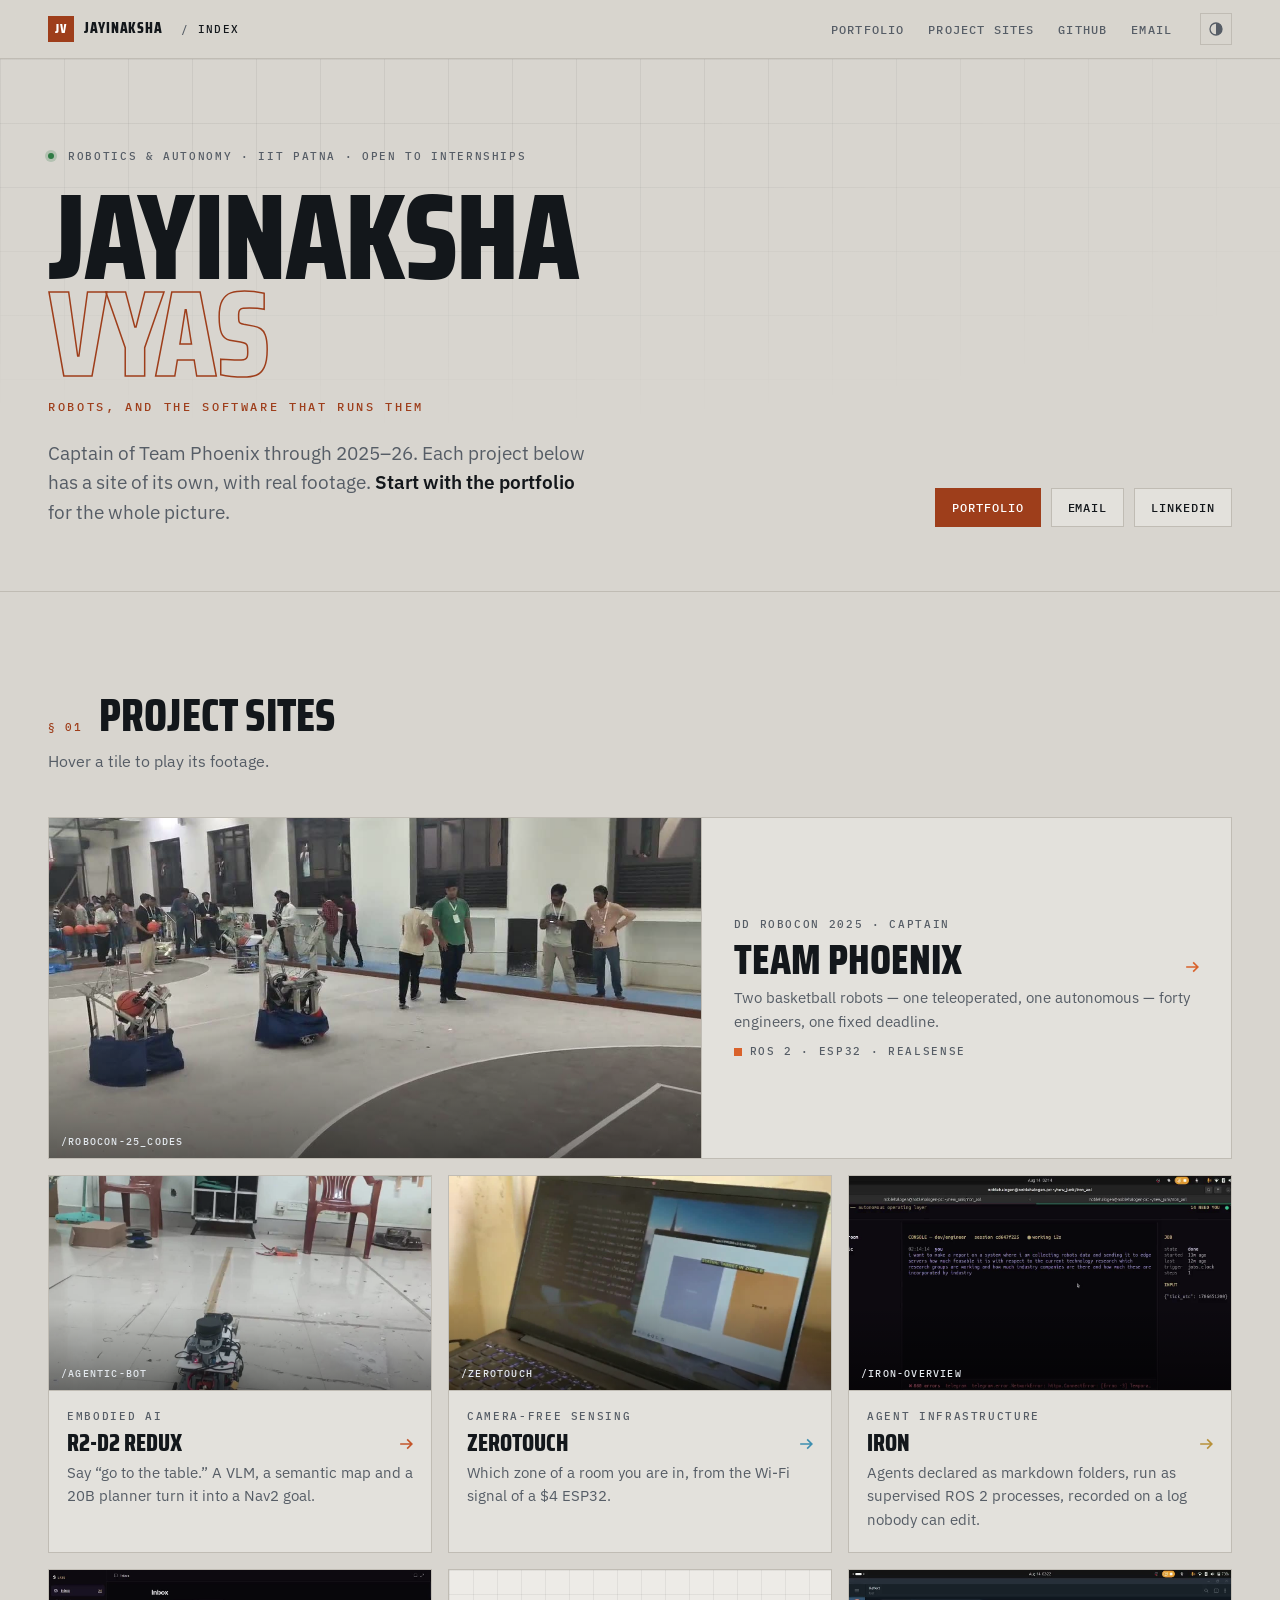
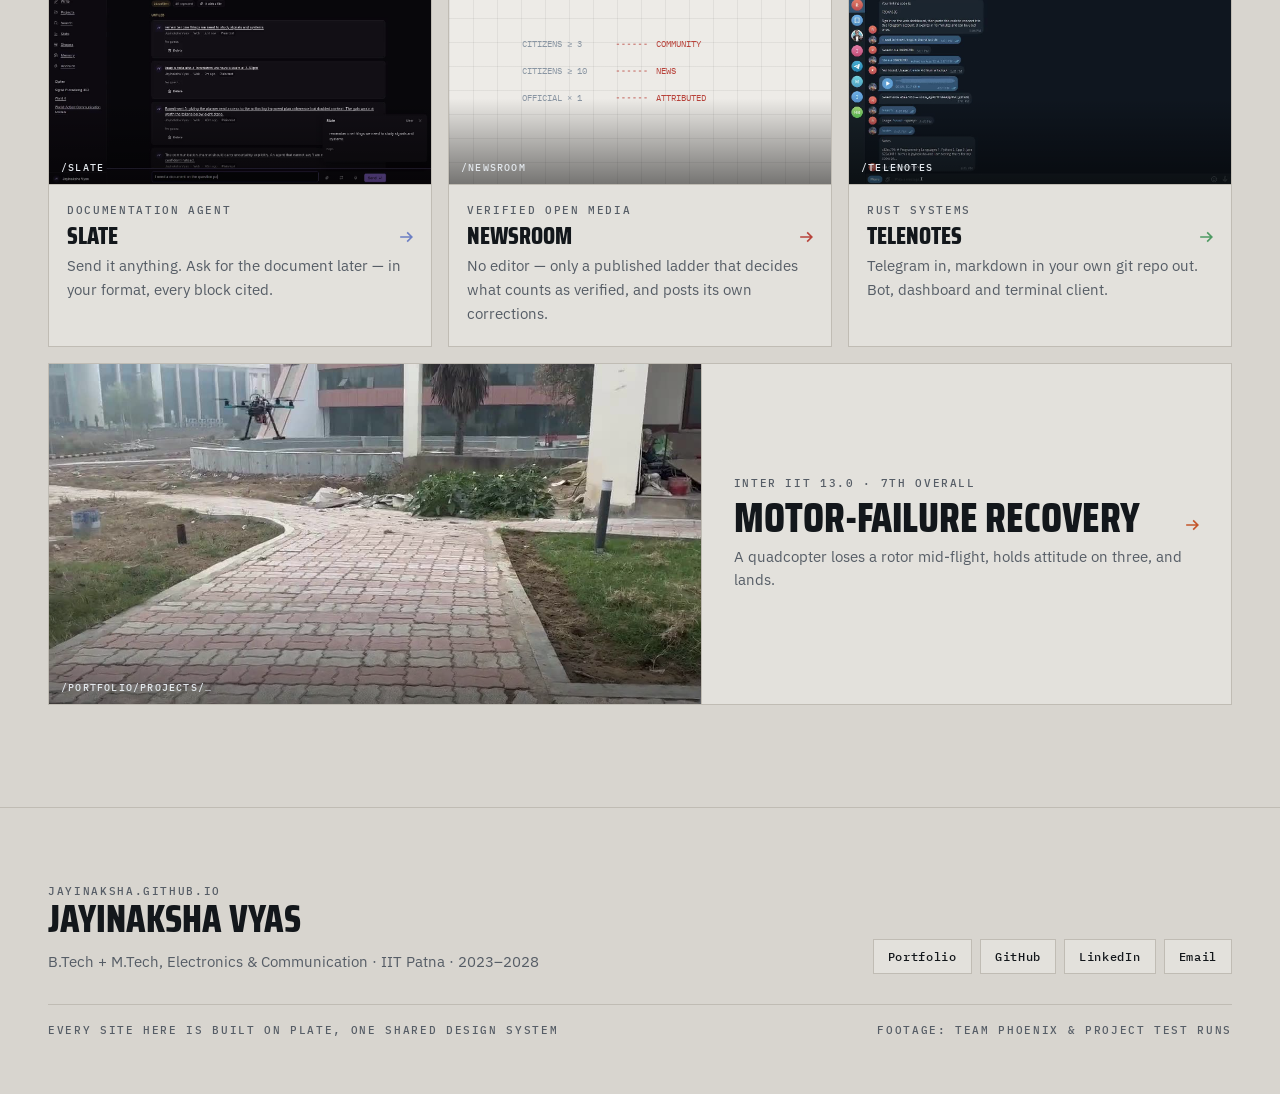
==== index.html @ 88436e9a "Front door for jayinaksha.github.io - / indexes every project site with footage that plays on hover " ====
<!doctype html>
<html lang="en">
<head>
<meta charset="utf-8">
<meta name="viewport" content="width=device-width,initial-scale=1">
<title>Jayinaksha Vyas — robots, and the software that runs them</title>
<meta name="description" content="Every project site by Jayinaksha Vyas, robotics and autonomy engineer at IIT Patna: Team Phoenix at DD Robocon 2025, R2-D2 Redux, ZeroTouch, Iron, telenotes, Slate and Newsroom — with real footage of each.">
<link rel="canonical" href="https://jayinaksha.github.io/">
<meta property="og:type" content="website">
<meta property="og:title" content="Jayinaksha Vyas — robots, and the software that runs them">
<meta property="og:description" content="Every project site in one place, each with real footage.">
<meta property="og:url" content="https://jayinaksha.github.io/">
<meta property="og:image" content="https://jayinaksha.github.io/assets/og.jpg">
<meta property="og:image:width" content="1200"><meta property="og:image:height" content="630">
<meta name="twitter:card" content="summary_large_image">
<meta name="theme-color" content="#0E1114">
<meta name="color-scheme" content="dark light">
<link rel="icon" href="assets/favicon.svg" type="image/svg+xml">
<link rel="stylesheet" href="assets/plate/plate.css">
<script>try{var t=localStorage.getItem("plate-theme");if(t)document.documentElement.dataset.theme=t}catch(e){}</script>
<script type="application/ld+json">
{"@context":"https://schema.org","@type":"Person","name":"Jayinaksha Vyas","url":"https://jayinaksha.github.io/","jobTitle":"Robotics & Autonomy Engineer","alumniOf":{"@type":"CollegeOrUniversity","name":"Indian Institute of Technology Patna"},"sameAs":["https://jayinaksha.github.io/portfolio/","https://github.com/Jayinaksha","https://www.linkedin.com/in/jayinaksha-vyas-974051283"]}
</script>
<style>
.hub-hero .wordmark{font-size:clamp(3rem,10vw,7.6rem)}
.tiles{display:grid;gap:16px;grid-template-columns:repeat(auto-fill,minmax(min(100%,340px),1fr))}
.tile{position:relative;display:flex;flex-direction:column;text-decoration:none;color:inherit;background:var(--plate);
  border:1px solid var(--edge);transition:border-color .2s,transform .3s var(--ease)}
.tile:hover,.tile:focus-visible{border-color:var(--tile,var(--accent));transform:translateY(-3px)}
.tile__media{position:relative;aspect-ratio:16/9;overflow:hidden;background:var(--plate2);border-bottom:1px solid var(--edge)}
.tile__media img,.tile__media video{position:absolute;inset:0;width:100%;height:100%;object-fit:cover;filter:saturate(.85)}
.tile__media video{opacity:0;transition:opacity .3s}
.tile.is-live .tile__media video{opacity:1}
.tile__media::after{content:"";position:absolute;inset:0;background:linear-gradient(0deg,rgba(0,0,0,.5),transparent 40%)}
.tile__path{position:absolute;left:12px;bottom:10px;z-index:1;font:500 .625rem var(--f-mono);letter-spacing:.12em;color:#E2E7EC;text-transform:uppercase}
.tile__body{padding:18px 18px 20px;display:grid;gap:6px}
.tile__t{font:800 1.5rem/1 var(--f-display);text-transform:uppercase;display:flex;justify-content:space-between;gap:10px;align-items:baseline}
.tile__t .arrow{color:var(--tile,var(--accent));width:14px;height:14px}
.tile__d{color:var(--steel);font-size:.92rem}
.tile__k{display:flex;gap:8px;align-items:center;margin-top:4px}
.tile__k i{width:8px;height:8px;background:var(--tile,var(--accent))}
.tile--lead{grid-column:1/-1}
@media (min-width:900px){
  .tile--lead{flex-direction:row}
  .tile--lead .tile__media{flex:1.4;aspect-ratio:auto;min-height:340px;border-bottom:0;border-right:1px solid var(--edge)}
  .tile--lead .tile__body{flex:1;align-content:center;padding:32px}
  .tile--lead .tile__t{font-size:2.6rem}
}
.tile__ph{position:absolute;inset:0;display:grid;place-items:center;
  background-image:linear-gradient(var(--grid) 1px,transparent 1px),linear-gradient(90deg,var(--grid) 1px,transparent 1px);background-size:24px 24px}
.tile__ph svg{width:62%;height:auto}
</style>
</head>
<body>
<a class="skip" href="#main">Skip to content</a>

<header class="bar">
  <div class="shell">
    <a class="bar__home" href="./" aria-label="jayinaksha.github.io — home">
      <span class="bar__mark" aria-hidden="true">JV</span><span class="bar__name">Jayinaksha</span>
    </a>
    <span class="bar__crumb">/ <b>index</b></span>
    <button class="bar__tool bar__menu" aria-controls="nav" aria-expanded="false" aria-label="Menu"><svg width="14" height="10" viewBox="0 0 14 10" aria-hidden="true"><path d="M0 1h14M0 5h14M0 9h14" stroke="currentColor" stroke-width="1.4"/></svg></button>
    <nav class="bar__nav" id="nav" aria-label="Primary">
      <a href="portfolio/">Portfolio</a><a href="#sites">Project sites</a><a href="https://github.com/Jayinaksha">GitHub</a><a href="mailto:jayinaksha_2302cm08@iitp.ac.in">Email</a>
    </nav>
    <button class="bar__tool" data-theme-toggle aria-label="Switch light or dark"><svg width="14" height="14" viewBox="0 0 14 14" aria-hidden="true"><circle cx="7" cy="7" r="6" fill="none" stroke="currentColor" stroke-width="1.3"/><path d="M7 1a6 6 0 0 1 0 12z" fill="currentColor"/></svg></button>
  </div>
</header>

<main id="main">
<section class="hero hub-hero" data-xhair>
  <div class="shell">
    <p class="eyebrow"><span class="dot dot--live" aria-hidden="true"></span><span class="lbl">Robotics &amp; autonomy · IIT Patna · open to internships</span></p>
    <h1 class="wordmark">Jayinaksha<span class="ghost">Vyas</span></h1>
    <p class="tagline">Robots, and the software that runs them</p>
    <div class="row-wrap mt-m" style="align-items:flex-end;justify-content:space-between;gap:24px">
      <p class="deck">Captain of Team Phoenix through 2025–26. Each project below has a site of its own, with real
        footage. <b>Start with the portfolio</b> for the whole picture.</p>
      <div class="btns">
        <a class="btn btn--solid" href="portfolio/">Portfolio</a>
        <a class="btn" href="mailto:jayinaksha_2302cm08@iitp.ac.in">Email</a>
        <a class="btn" href="https://www.linkedin.com/in/jayinaksha-vyas-974051283">LinkedIn</a>
      </div>
    </div>
  </div>
</section>

<section class="sect" id="sites">
  <div class="shell">
    <div class="head"><span class="lbl clause">§ 01</span><h2>Project sites</h2></div>
    <p class="head-sub muted">Hover a tile to play its footage.</p>
    <div class="tiles">
      <a class="tile tile--lead" href="Robocon-25_codes/" style="--tile:#D9622B">
        <div class="tile__media"><img src="assets/media/robocon-court.jpg" alt="Team Phoenix robots on the practice court" loading="eager"><video data-src="assets/media/robocon-court.mp4" muted loop playsinline preload="none"></video><span class="tile__path">/Robocon-25_codes</span></div>
        <div class="tile__body"><span class="lbl">DD Robocon 2025 · Captain</span><p class="tile__t">Team Phoenix <svg class="arrow" viewBox="0 0 12 12" aria-hidden="true"><path d="M1 6h10M7 2l4 4-4 4" fill="none" stroke="currentColor" stroke-width="1.4"/></svg></p><p class="tile__d">Two basketball robots — one teleoperated, one autonomous — forty engineers, one fixed deadline.</p><span class="tile__k"><i></i><span class="lbl">ROS 2 · ESP32 · RealSense</span></span></div>
      </a>
      <a class="tile" href="agentic-bot/" style="--tile:#C4552A">
        <div class="tile__media"><img src="assets/media/r2d2-drive.jpg" alt="R2-D2 Redux driving to a goal" loading="lazy"><video data-src="assets/media/r2d2-drive.mp4" muted loop playsinline preload="none"></video><span class="tile__path">/agentic-bot</span></div>
        <div class="tile__body"><span class="lbl">Embodied AI</span><p class="tile__t">R2-D2 Redux <svg class="arrow" viewBox="0 0 12 12" aria-hidden="true"><path d="M1 6h10M7 2l4 4-4 4" fill="none" stroke="currentColor" stroke-width="1.4"/></svg></p><p class="tile__d">Say “go to the table.” A VLM, a semantic map and a 20B planner turn it into a Nav2 goal.</p></div>
      </a>
      <a class="tile" href="zerotouch/" style="--tile:#3E8FB0">
        <div class="tile__media"><img src="assets/media/prism-live.jpg" alt="PRISM's live zone display" loading="lazy"><video data-src="assets/media/prism-live.mp4" muted loop playsinline preload="none"></video><span class="tile__path">/zerotouch</span></div>
        <div class="tile__body"><span class="lbl">Camera-free sensing</span><p class="tile__t">ZeroTouch <svg class="arrow" viewBox="0 0 12 12" aria-hidden="true"><path d="M1 6h10M7 2l4 4-4 4" fill="none" stroke="currentColor" stroke-width="1.4"/></svg></p><p class="tile__d">Which zone of a room you are in, from the Wi-Fi signal of a $4 ESP32.</p></div>
      </a>
      <a class="tile" href="iron-overview/" style="--tile:#B8913A">
        <div class="tile__media"><img src="assets/media/iron-run.jpg" alt="The Iron console running a job" loading="lazy"><video data-src="assets/media/iron-run.mp4" muted loop playsinline preload="none"></video><span class="tile__path">/iron-overview</span></div>
        <div class="tile__body"><span class="lbl">Agent infrastructure</span><p class="tile__t">Iron <svg class="arrow" viewBox="0 0 12 12" aria-hidden="true"><path d="M1 6h10M7 2l4 4-4 4" fill="none" stroke="currentColor" stroke-width="1.4"/></svg></p><p class="tile__d">Agents declared as markdown folders, run as supervised ROS 2 processes, recorded on a log nobody can edit.</p></div>
      </a>
      <a class="tile" href="slate/" style="--tile:#6C7FC4">
        <div class="tile__media"><img src="assets/media/slate-why.jpg" alt="The Slate inbox" loading="lazy"><video data-src="assets/media/slate-why.mp4" muted loop playsinline preload="none"></video><span class="tile__path">/slate</span></div>
        <div class="tile__body"><span class="lbl">Documentation agent</span><p class="tile__t">Slate <svg class="arrow" viewBox="0 0 12 12" aria-hidden="true"><path d="M1 6h10M7 2l4 4-4 4" fill="none" stroke="currentColor" stroke-width="1.4"/></svg></p><p class="tile__d">Send it anything. Ask for the document later — in your format, every block cited.</p></div>
      </a>
      <a class="tile" href="newsroom/" style="--tile:#B8433B">
        <div class="tile__media"><div class="tile__ph" aria-hidden="true"><svg viewBox="0 0 300 120"><g font-family="Plex Mono,monospace" font-size="11" fill="currentColor"><text x="0" y="22" fill="#8A96A3">CITIZENS ≥ 3</text><text x="170" y="22" fill="#B8433B">COMMUNITY</text><text x="0" y="56" fill="#8A96A3">CITIZENS ≥ 10</text><text x="170" y="56" fill="#B8433B">NEWS</text><text x="0" y="90" fill="#8A96A3">OFFICIAL × 1</text><text x="170" y="90" fill="#B8433B">ATTRIBUTED</text></g><path d="M120 18h40M120 52h40M120 86h40" stroke="#B8433B" stroke-dasharray="3 4"/></svg></div><span class="tile__path">/newsroom</span></div>
        <div class="tile__body"><span class="lbl">Verified open media</span><p class="tile__t">Newsroom <svg class="arrow" viewBox="0 0 12 12" aria-hidden="true"><path d="M1 6h10M7 2l4 4-4 4" fill="none" stroke="currentColor" stroke-width="1.4"/></svg></p><p class="tile__d">No editor — only a published ladder that decides what counts as verified, and posts its own corrections.</p></div>
      </a>
      <a class="tile" href="telenotes/" style="--tile:#4E9A63">
        <div class="tile__media"><img src="assets/media/telenotes-chat.jpg" alt="telenotes capturing from Telegram" loading="lazy"><video data-src="assets/media/telenotes-chat.mp4" muted loop playsinline preload="none"></video><span class="tile__path">/telenotes</span></div>
        <div class="tile__body"><span class="lbl">Rust systems</span><p class="tile__t">telenotes <svg class="arrow" viewBox="0 0 12 12" aria-hidden="true"><path d="M1 6h10M7 2l4 4-4 4" fill="none" stroke="currentColor" stroke-width="1.4"/></svg></p><p class="tile__d">Telegram in, markdown in your own git repo out. Bot, dashboard and terminal client.</p></div>
      </a>
      <a class="tile tile--lead" href="portfolio/projects/single-motor-failure/" style="--tile:#C4552A">
        <div class="tile__media"><img src="assets/media/smf-flight.jpg" alt="A quadcopter in a campus flight test" loading="lazy"><video data-src="assets/media/smf-flight.mp4" muted loop playsinline preload="none"></video><span class="tile__path">/portfolio/projects/…</span></div>
        <div class="tile__body"><span class="lbl">Inter IIT 13.0 · 7th overall</span><p class="tile__t">Motor-failure recovery <svg class="arrow" viewBox="0 0 12 12" aria-hidden="true"><path d="M1 6h10M7 2l4 4-4 4" fill="none" stroke="currentColor" stroke-width="1.4"/></svg></p><p class="tile__d">A quadcopter loses a rotor mid-flight, holds attitude on three, and lands.</p></div>
      </a>
    </div>
  </div>
</section>
</main>

<footer class="foot">
  <div class="shell">
    <div class="sig">
      <div><p class="lbl">jayinaksha.github.io</p><p class="sig__name">Jayinaksha Vyas</p><p class="muted mt-s" style="font-size:.92rem">B.Tech + M.Tech, Electronics &amp; Communication · IIT Patna · 2023–2028</p></div>
      <nav class="links" aria-label="Elsewhere">
        <a href="portfolio/">Portfolio</a><a href="https://github.com/Jayinaksha">GitHub</a><a href="https://www.linkedin.com/in/jayinaksha-vyas-974051283">LinkedIn</a><a href="mailto:jayinaksha_2302cm08@iitp.ac.in">Email</a>
      </nav>
    </div>
    <div class="fineprint"><span class="lbl">Every site here is built on Plate, one shared design system</span><span class="lbl">Footage: Team Phoenix &amp; project test runs</span></div>
  </div>
</footer>

<script src="assets/plate/plate.js" defer></script>
<script>
/* Tiles play their footage on hover or keyboard focus, and only then load it. */
(() => {
  if (matchMedia('(prefers-reduced-motion: reduce)').matches) return
  if (!matchMedia('(hover: hover)').matches) return
  document.querySelectorAll('.tile').forEach((tile) => {
    const v = tile.querySelector('video[data-src]')
    if (!v) return
    const on = () => {
      if (!v.src) v.src = v.dataset.src
      v.play().then(() => tile.classList.add('is-live')).catch(() => {})
    }
    const off = () => { v.pause(); tile.classList.remove('is-live') }
    tile.addEventListener('pointerenter', on)
    tile.addEventListener('focus', on)
    tile.addEventListener('pointerleave', off)
    tile.addEventListener('blur', off)
  })
})()
</script>
</body>
</html>
---- assets/plate/plate.css ----
/* ==========================================================================
   PLATE — the shared design system for jayinaksha.github.io
   --------------------------------------------------------------------------
   Grown out of the R2-D2 Redux page: machined plates on a drafting grid,
   condensed industrial display type, IBM Plex for reading, one hot accent.
   Every site under jayinaksha.github.io vendors this one file.

   Rules the system keeps:
   - Content is visible without JavaScript. Motion only ever adds.
   - Motion explains a mechanism (a packet on a wire, a frame of real footage),
     it never decorates.
   - prefers-reduced-motion turns every animation off.
   - Each project sets --accent; everything else stays shared.
   ========================================================================== */

/* ── Typefaces (SIL OFL 1.1 — see fonts/OFL-*.txt) ─────────────────────────────────── */
@font-face{font-family:"Saira Cond";src:url(fonts/SairaCond-600.woff2) format("woff2");font-weight:600;font-display:swap}
@font-face{font-family:"Saira Cond";src:url(fonts/SairaCond-800.woff2) format("woff2");font-weight:800;font-display:swap}
@font-face{font-family:"Plex Sans";src:url(fonts/PlexSans-100_700.woff2) format("woff2");font-weight:100 700;font-display:swap}
@font-face{font-family:"Plex Mono";src:url(fonts/PlexMono-400.woff2) format("woff2");font-weight:400;font-display:swap}
@font-face{font-family:"Plex Mono";src:url(fonts/PlexMono-500.woff2) format("woff2");font-weight:500;font-display:swap}

/* ── Tokens ──────────────────────────────────────────────────────────────── */
:root{
  /* ground → plate → plate2: three steps of machined surface */
  --ground:#0E1114; --plate:#14181D; --plate2:#1A2027;
  --edge:#262E37;   --edge-hi:#38424E;
  --steel:#8A96A3;  --chalk:#E2E7EC;
  --oxide:#C4552A;  --ember:#FF9A52; --sense:#7FA3B8; --ok:#7DBE8A;
  --grid:rgba(226,231,236,.045); --code-c:#66727F;
  --fastener:rgba(226,231,236,.16);
  --photo-op:.9;
  --shadow:0 1px 0 rgba(255,255,255,.028) inset, 0 18px 40px -28px rgba(0,0,0,.9);

  /* per-project accent — override on :root of each site */
  --accent:var(--oxide); --accent-hi:var(--ember);

  --f-display:"Saira Cond","Arial Narrow",sans-serif;
  --f-sans:"Plex Sans",system-ui,-apple-system,"Segoe UI",sans-serif;
  --f-mono:"Plex Mono",ui-monospace,SFMono-Regular,Menlo,monospace;

  --shell:1240px; --gutter:clamp(16px,3vw,28px);
  --sect:clamp(56px,8vw,112px);
  --ease:cubic-bezier(.2,.7,.2,1);
  color-scheme:dark;
}
@media (prefers-color-scheme:light){
  :root:not([data-theme="dark"]){
    --ground:#D8D5CF; --plate:#E3E1DC; --plate2:#EDEBE7;
    --edge:#C0BCB4;   --edge-hi:#A49E95;
    --steel:#565D66;  --chalk:#13171B;
    --oxide:#9E3E1B;  --ember:#BE5124; --sense:#3C5F76; --ok:#2F7A44;
    --grid:rgba(19,23,27,.06); --code-c:#7A7368;
    --fastener:rgba(19,23,27,.2); --photo-op:1;
    --shadow:0 1px 0 rgba(255,255,255,.5) inset, 0 14px 32px -26px rgba(0,0,0,.55);
    color-scheme:light;
  }
}
:root[data-theme="light"]{
  --ground:#D8D5CF; --plate:#E3E1DC; --plate2:#EDEBE7;
  --edge:#C0BCB4;   --edge-hi:#A49E95;
  --steel:#565D66;  --chalk:#13171B;
  --oxide:#9E3E1B;  --ember:#BE5124; --sense:#3C5F76; --ok:#2F7A44;
  --grid:rgba(19,23,27,.06); --code-c:#7A7368;
  --fastener:rgba(19,23,27,.2); --photo-op:1;
  --shadow:0 1px 0 rgba(255,255,255,.5) inset, 0 14px 32px -26px rgba(0,0,0,.55);
  color-scheme:light;
}

/* ── Base ────────────────────────────────────────────────────────────────── */
*,*::before,*::after{box-sizing:border-box}
html{-webkit-text-size-adjust:100%;scroll-padding-top:72px}
body{
  margin:0;background:var(--ground);color:var(--chalk);
  font-family:var(--f-sans);font-size:16px;line-height:1.62;
  -webkit-font-smoothing:antialiased;overflow-x:hidden;
}
img,video,svg{max-width:100%}
img,video{display:block}
a{color:inherit}
p{margin:0}
h1,h2,h3,h4{margin:0;text-wrap:balance}
ul,ol{margin:0;padding:0}
::selection{background:var(--accent);color:#fff}
:focus-visible{outline:2px solid var(--accent-hi);outline-offset:3px}
.sr-only{position:absolute;width:1px;height:1px;overflow:hidden;clip:rect(0 0 0 0);white-space:nowrap}
.skip{position:absolute;left:12px;top:-60px;z-index:100;background:var(--accent);color:#fff;
  padding:8px 14px;font:500 .8rem var(--f-mono);text-decoration:none}
.skip:focus{top:12px}

/* ── Type roles ──────────────────────────────────────────────────────────── */
.mono{font-family:var(--f-mono)}
.lbl{font:500 .6875rem/1.4 var(--f-mono);letter-spacing:.15em;text-transform:uppercase;color:var(--steel)}
.lbl--accent{color:var(--accent)}
.display{
  font-family:var(--f-display);font-weight:800;text-transform:uppercase;
  line-height:.86;letter-spacing:-.01em;
}
.wordmark{font-family:var(--f-display);font-weight:800;text-transform:uppercase;
  font-size:clamp(3.4rem,12vw,9rem);line-height:.8;letter-spacing:-.015em}
.wordmark .ghost{display:block;color:transparent;-webkit-text-stroke:1.5px var(--accent);paint-order:stroke fill}
h2,.h2{font-family:var(--f-display);font-weight:800;text-transform:uppercase;
  font-size:clamp(1.85rem,4.2vw,2.85rem);line-height:.95;letter-spacing:.005em}
h3,.h3{font-size:1.0625rem;font-weight:600;line-height:1.35}
.deck{font-size:clamp(1.04rem,1.5vw,1.2rem);line-height:1.55;color:var(--steel);max-width:50ch}
.deck b,.deck strong{color:var(--chalk);font-weight:600}
.prose{max-width:64ch;color:var(--steel)}
.prose p+p{margin-top:1em}
.prose strong,.prose b{color:var(--chalk);font-weight:600}
.muted{color:var(--steel)}
.accent{color:var(--accent)}

/* ── Frame ───────────────────────────────────────────────────────────────── */
.shell{max-width:var(--shell);margin:0 auto;padding:0 var(--gutter)}
.sect{padding:var(--sect) 0;border-bottom:1px solid var(--edge)}
.sect:last-of-type{border-bottom:0}
.head{display:flex;gap:16px;align-items:baseline;margin-bottom:12px}
.head .clause{color:var(--accent);flex:none}
.head-sub{margin-bottom:clamp(26px,3.5vw,42px);max-width:60ch}
.grid-bg{
  background-image:linear-gradient(var(--grid) 1px,transparent 1px),
                   linear-gradient(90deg,var(--grid) 1px,transparent 1px);
  background-size:64px 64px;
}

/* ── Top bar (every site) ────────────────────────────────────────────────── */
.bar{
  position:sticky;top:0;z-index:50;background:color-mix(in srgb,var(--ground) 86%,transparent);
  backdrop-filter:saturate(1.2) blur(10px);-webkit-backdrop-filter:saturate(1.2) blur(10px);
  border-bottom:1px solid var(--edge);
}
.bar .shell{display:flex;align-items:center;gap:18px;height:58px}
.bar__home{display:inline-flex;align-items:center;gap:10px;text-decoration:none;flex:none}
.bar__mark{width:26px;height:26px;display:grid;place-items:center;background:var(--accent);
  color:#fff;font:800 .82rem/1 var(--f-display);letter-spacing:.04em}
.bar__name{font:800 .95rem/1 var(--f-display);text-transform:uppercase;letter-spacing:.06em}
.bar__crumb{font:500 .6875rem var(--f-mono);letter-spacing:.12em;text-transform:uppercase;
  color:var(--steel);white-space:nowrap;overflow:hidden;text-overflow:ellipsis}
.bar__crumb b{color:var(--chalk);font-weight:500}
.bar__nav{margin-left:auto;display:flex;align-items:center;gap:4px}
.bar__nav a{font:500 .72rem var(--f-mono);letter-spacing:.1em;text-transform:uppercase;
  text-decoration:none;color:var(--steel);padding:8px 10px;transition:color .18s}
.bar__nav a:hover,.bar__nav a[aria-current="page"]{color:var(--chalk)}
.bar__nav a[aria-current="page"]{box-shadow:inset 0 -2px 0 var(--accent)}
.bar__tool{background:none;border:1px solid var(--edge);color:var(--steel);width:32px;height:32px;
  display:grid;place-items:center;cursor:pointer;flex:none}
.bar__tool:hover{color:var(--chalk);border-color:var(--edge-hi)}
.bar__menu{display:none}
@media (max-width:760px){
  .bar__menu{display:grid;margin-left:auto}
  .bar__nav{display:none;position:absolute;top:58px;left:0;right:0;flex-direction:column;
    align-items:stretch;background:var(--ground);border-bottom:1px solid var(--edge);padding:8px var(--gutter) 14px}
  .bar__nav.is-open{display:flex}
  .bar__nav a{padding:12px 0;border-bottom:1px dashed var(--edge)}
  .bar__crumb{display:none}
}

/* ── Hero ────────────────────────────────────────────────────────────────── */
.hero{position:relative;padding:clamp(44px,7vw,92px) 0 clamp(40px,5vw,68px);
  border-bottom:1px solid var(--edge);overflow:hidden}
.hero::before{content:"";position:absolute;inset:0;pointer-events:none;
  background-image:linear-gradient(var(--grid) 1px,transparent 1px),
                   linear-gradient(90deg,var(--grid) 1px,transparent 1px);
  background-size:64px 64px;
  -webkit-mask-image:radial-gradient(120% 90% at 30% 0%,#000 20%,transparent 78%);
          mask-image:radial-gradient(120% 90% at 30% 0%,#000 20%,transparent 78%)}
.hero>*{position:relative}
.eyebrow{display:flex;flex-wrap:wrap;gap:12px 14px;align-items:center;margin-bottom:24px}
.eyebrow>.dot:first-child+.lbl:last-child{flex:1 1 0;min-width:0}
.dot{width:6px;height:6px;background:var(--accent-hi);border-radius:50%;flex:none;
  box-shadow:0 0 0 3px color-mix(in srgb,var(--accent-hi) 22%,transparent)}
.dot--live{background:var(--ok);box-shadow:0 0 0 3px color-mix(in srgb,var(--ok) 22%,transparent)}
.tagline{font:500 .75rem var(--f-mono);letter-spacing:.22em;text-transform:uppercase;color:var(--accent);margin-top:16px}
.hero-grid{display:grid;grid-template-columns:1fr;gap:clamp(28px,4vw,52px);margin-top:clamp(30px,4.5vw,52px);align-items:start}
.hero-grid>*{min-width:0}
@media (min-width:920px){.hero-grid{grid-template-columns:minmax(0,1fr) minmax(0,1.05fr)}}

/* crosshair readout (plate.js adds it on fine pointers) */
.xhair{position:absolute;inset:0;pointer-events:none;opacity:0;transition:opacity .3s}
.hero:hover .xhair{opacity:1}
.xhair i{position:absolute;background:color-mix(in srgb,var(--accent) 45%,transparent)}
.xhair .xh{left:0;right:0;height:1px}
.xhair .xv{top:0;bottom:0;width:1px}
.xhair .xr{position:absolute;font:500 .625rem var(--f-mono);letter-spacing:.1em;color:var(--accent);
  background:color-mix(in srgb,var(--ground) 80%,transparent);padding:2px 5px;white-space:nowrap}

/* ── Machined plate ──────────────────────────────────────────────────────── */
.plate{position:relative;background:var(--plate);border:1px solid var(--edge);box-shadow:var(--shadow);
  background-image:
    radial-gradient(2px 2px at 9px 9px,var(--fastener) 50%,transparent 51%),
    radial-gradient(2px 2px at calc(100% - 9px) 9px,var(--fastener) 50%,transparent 51%),
    radial-gradient(2px 2px at 9px calc(100% - 9px),var(--fastener) 50%,transparent 51%),
    radial-gradient(2px 2px at calc(100% - 9px) calc(100% - 9px),var(--fastener) 50%,transparent 51%);
  background-repeat:no-repeat}

/* ── Spec strip (the only "numbers" component — max 4 cells) ─────────────── */
.spec{display:grid;grid-template-columns:repeat(2,1fr);gap:1px;background:var(--edge);border:1px solid var(--edge)}
@media (min-width:560px){.spec{grid-template-columns:repeat(var(--cols,4),1fr)}}
.spec>div{background:var(--plate);padding:14px 14px 12px;min-width:0}
.spec .n{font:800 1.75rem/1 var(--f-display);display:block;font-variant-numeric:tabular-nums}
.spec .k{margin-top:7px;display:block}

/* ── Buttons & links ─────────────────────────────────────────────────────── */
.btns{display:flex;flex-wrap:wrap;gap:10px}
.btn{display:inline-flex;align-items:center;gap:8px;font:500 .75rem var(--f-mono);letter-spacing:.08em;
  text-transform:uppercase;text-decoration:none;border:1px solid var(--edge);padding:11px 16px;
  background:var(--plate);color:var(--chalk);transition:border-color .18s,color .18s,background .18s,transform .18s var(--ease)}
.btn:hover{border-color:var(--accent-hi);color:var(--accent-hi);background:var(--plate2)}
.btn:active{transform:translateY(1px)}
.btn--solid{background:var(--accent);border-color:var(--accent);color:#fff}
.btn--solid:hover{background:var(--accent-hi);border-color:var(--accent-hi);color:#fff}
.arrow{display:inline-block;width:.9em;height:.9em;flex:none}
.link{font:500 .75rem var(--f-mono);letter-spacing:.08em;text-transform:uppercase;color:var(--accent);
  text-decoration:none;border-bottom:1px solid color-mix(in srgb,var(--accent) 40%,transparent)}
.link:hover{border-color:var(--accent)}
.tags{display:flex;flex-wrap:wrap;gap:6px;list-style:none}
.tags li{font:400 .6875rem var(--f-mono);color:var(--steel);border:1px solid var(--edge);padding:3px 8px;background:var(--ground)}
.status{display:inline-flex;align-items:center;gap:7px;font:500 .625rem var(--f-mono);letter-spacing:.14em;text-transform:uppercase;color:var(--steel)}

/* ── Reel: real footage, framed like a camera feed ───────────────────────── */
.reel{position:relative;aspect-ratio:16/9;overflow:hidden;background:var(--plate2);border:1px solid var(--edge-hi);isolation:isolate}
.reel video,.reel img{width:100%;height:100%;object-fit:cover;opacity:var(--photo-op);filter:contrast(1.05) saturate(.9)}
.reel::after{content:"";position:absolute;inset:0;pointer-events:none;z-index:1;
  background:linear-gradient(0deg,color-mix(in srgb,#000 55%,transparent),transparent 34%)}
.reel__corners{position:absolute;inset:10px;z-index:2;pointer-events:none;
  background:
    linear-gradient(var(--chalk),var(--chalk)) left top/14px 1px no-repeat,
    linear-gradient(var(--chalk),var(--chalk)) left top/1px 14px no-repeat,
    linear-gradient(var(--chalk),var(--chalk)) right top/14px 1px no-repeat,
    linear-gradient(var(--chalk),var(--chalk)) right top/1px 14px no-repeat,
    linear-gradient(var(--chalk),var(--chalk)) left bottom/14px 1px no-repeat,
    linear-gradient(var(--chalk),var(--chalk)) left bottom/1px 14px no-repeat,
    linear-gradient(var(--chalk),var(--chalk)) right bottom/14px 1px no-repeat,
    linear-gradient(var(--chalk),var(--chalk)) right bottom/1px 14px no-repeat;opacity:.7}
.reel__hud{position:absolute;left:16px;right:16px;bottom:14px;z-index:2;display:flex;justify-content:space-between;
  gap:10px;font:500 .625rem var(--f-mono);letter-spacing:.14em;text-transform:uppercase;color:#E2E7EC}
.reel__rec{display:inline-flex;align-items:center;gap:7px}
.reel__rec::before{content:"";width:6px;height:6px;border-radius:50%;background:#E5484D}
.reel.is-playing .reel__rec::before{animation:blink 1.2s steps(2,start) infinite}
.reel__toggle{position:absolute;top:14px;right:14px;z-index:3;width:30px;height:30px;display:grid;place-items:center;
  background:color-mix(in srgb,#000 45%,transparent);border:1px solid rgba(255,255,255,.25);color:#fff;cursor:pointer;opacity:0;transition:opacity .2s}
.reel:hover .reel__toggle,.reel__toggle:focus-visible{opacity:1}
@media (hover:none){.reel__toggle{opacity:1}}
.reel--tall{aspect-ratio:4/5}
.reel--wide{aspect-ratio:21/9}
@keyframes blink{to{visibility:hidden}}
.figcap{margin-top:10px;display:flex;justify-content:space-between;gap:12px;flex-wrap:wrap}

/* callout pins over a reel or photo */
.pins{position:absolute;inset:0;z-index:2;pointer-events:none}
.pin{position:absolute;transform:translate(-50%,-50%)}
.pin::before{content:"";display:block;width:9px;height:9px;border:1px solid var(--accent-hi);border-radius:50%;
  background:radial-gradient(circle,var(--accent-hi) 0 2px,transparent 3px)}
.pin span{position:absolute;left:14px;top:50%;transform:translateY(-50%);font:500 .625rem var(--f-mono);letter-spacing:.11em;
  text-transform:uppercase;color:#E2E7EC;white-space:nowrap;background:rgba(14,17,20,.72);padding:2px 6px;border-left:1px solid var(--accent-hi)}
.pin--l span{left:auto;right:14px;border-left:0;border-right:1px solid var(--accent-hi)}

/* ── Work index rows (portfolio + root) ──────────────────────────────────── */
.rows{border-top:1px solid var(--edge);list-style:none}
.row{position:relative;display:grid;grid-template-columns:52px minmax(0,1fr);gap:0 18px;padding:22px 0;
  border-bottom:1px solid var(--edge);text-decoration:none;color:inherit}
@media (min-width:860px){.row{grid-template-columns:56px minmax(0,1.1fr) minmax(0,1fr) 220px;align-items:center}}
.row__n{font:500 .75rem var(--f-mono);color:var(--accent);padding-top:6px}
.row__t{font:800 clamp(1.5rem,3vw,2.3rem)/.95 var(--f-display);text-transform:uppercase;transition:color .2s}
.row__d{color:var(--steel);font-size:.95rem;grid-column:2}
.row__m{grid-column:2;margin-top:10px}
@media (min-width:860px){.row__d,.row__m{grid-column:auto;margin-top:0}}
.row__thumb{position:absolute;right:240px;top:50%;width:260px;aspect-ratio:16/9;transform:translateY(-50%) scale(.96);
  opacity:0;pointer-events:none;transition:opacity .25s,transform .35s var(--ease);border:1px solid var(--edge-hi);z-index:3;overflow:hidden}
.row__thumb img,.row__thumb video{width:100%;height:100%;object-fit:cover}
@media (hover:hover) and (min-width:1100px){
  .row:hover .row__thumb,.row:focus-visible .row__thumb{opacity:1;transform:translateY(-50%) scale(1)}
}
.row:hover .row__t{color:var(--accent-hi)}

/* ── Cards / notes / gallery ─────────────────────────────────────────────── */
.cards{display:grid;gap:16px;grid-template-columns:repeat(auto-fit,minmax(min(100%,250px),1fr))}
.cards>*{min-width:0}
.card{padding:22px 20px 20px;text-decoration:none;color:inherit;display:block}
.card h3{margin:10px 0 6px}
.card p{font-size:.9rem;color:var(--steel);line-height:1.55}
a.card{transition:border-color .2s,transform .25s var(--ease)}
a.card:hover{border-color:var(--edge-hi);transform:translateY(-2px)}
.card__media{margin:-22px -20px 16px;aspect-ratio:16/9;overflow:hidden;border-bottom:1px solid var(--edge)}
.card__media img,.card__media video{width:100%;height:100%;object-fit:cover;filter:saturate(.85)}
.kv{margin-top:14px;padding-top:12px;border-top:1px dashed var(--edge);display:grid;gap:5px}
.kv div{display:flex;justify-content:space-between;gap:12px;font:400 .6875rem var(--f-mono);color:var(--steel)}
.kv b{color:var(--chalk);font-weight:400;text-align:right;overflow-wrap:anywhere}
.notes{display:grid;gap:1px;background:var(--edge);border:1px solid var(--edge);box-shadow:var(--shadow)}
@media (min-width:760px){.notes{grid-template-columns:1fr 1fr}}
.notes--3{}
@media (min-width:980px){.notes--3{grid-template-columns:repeat(3,1fr)}}
.note{background:var(--plate);padding:22px 22px 20px;min-width:0}
.note .lbl{display:block;margin-bottom:10px;color:var(--accent)}
.note h3{margin-bottom:6px}
.note p{font-size:.9rem;color:var(--steel);line-height:1.58}
.gallery{display:grid;gap:16px;grid-template-columns:repeat(auto-fit,minmax(min(100%,250px),1fr))}
.shot{border:1px solid var(--edge);background:var(--plate);padding:8px;margin:0}
.shot img,.shot video{width:100%;aspect-ratio:4/3;object-fit:cover;filter:contrast(1.04) saturate(.85)}
.shot figcaption{padding:10px 4px 3px;font-size:.82rem;color:var(--steel);line-height:1.5}
.shot figcaption b{display:block;color:var(--chalk);font-weight:600;font-size:.8125rem;margin-bottom:2px}
.duo{display:grid;gap:22px;grid-template-columns:1fr}
.duo>*{min-width:0}
@media (min-width:900px){.duo{grid-template-columns:1fr 1fr;gap:28px}.duo--wide{grid-template-columns:1.2fr 1fr}}

/* ── Trace (ordered pipeline) ────────────────────────────────────────────── */
.trace{border:1px solid var(--edge);box-shadow:var(--shadow);background:var(--plate);list-style:none}
.step{display:grid;grid-template-columns:56px 1fr;border-bottom:1px solid var(--edge)}
.step:last-child{border-bottom:0}
.step .num{display:flex;justify-content:center;padding:17px 0;border-right:1px solid var(--edge);background:var(--plate2);
  font:400 .75rem var(--f-mono);color:var(--accent)}
.step .body{padding:16px 20px;min-width:0}
.step h3{margin-bottom:4px}
.step p{font-size:.9rem;color:var(--steel)}
.wire{display:inline-block;margin-top:8px;font:400 .6875rem var(--f-mono);color:var(--sense);border:1px solid var(--edge);
  padding:2px 8px;background:var(--ground);max-width:100%;overflow-wrap:anywhere}

/* ── Schematic ───────────────────────────────────────────────────────────── */
.scope{overflow-x:auto;border:1px solid var(--edge);background:var(--plate);box-shadow:var(--shadow);padding:8px;
  background-image:linear-gradient(var(--grid) 1px,transparent 1px),linear-gradient(90deg,var(--grid) 1px,transparent 1px);
  background-size:24px 24px}
.scope svg{display:block;width:100%;height:auto}
.scope--min svg{min-width:720px}
.sch-box{fill:var(--plate2);stroke:var(--edge-hi);stroke-width:1}
.sch-box--hot{stroke:var(--accent)}
.sch-t{font:800 14px var(--f-display);fill:var(--chalk);text-transform:uppercase;letter-spacing:.4px}
.sch-f{font:400 9.5px var(--f-mono);fill:var(--steel)}
.sch-w{stroke:var(--sense);stroke-width:1.4;fill:none}
.sch-w--hot{stroke:var(--accent)}
.sch-pkt{fill:var(--accent-hi)}
.legend{display:flex;flex-wrap:wrap;gap:8px 22px;margin-top:14px;align-items:center}
.legend span{display:inline-flex;align-items:center;gap:7px}
.legend i{width:16px;height:2px;display:inline-block}

/* ── Code & terminal ─────────────────────────────────────────────────────── */
pre,.term{margin:0;overflow-x:auto;background:var(--ground);border:1px solid var(--edge);padding:16px 18px;
  font:400 .78rem/1.7 var(--f-mono);color:var(--steel);box-shadow:var(--shadow)}
pre .k,.term .k{color:var(--sense)} pre .s,.term .s{color:var(--accent-hi)}
pre .n,.term .n{color:var(--chalk)} pre .c,.term .c{color:var(--code-c)} .term .ok{color:var(--ok)}
.codehead{display:flex;justify-content:space-between;align-items:center;gap:12px;border:1px solid var(--edge);
  border-bottom:0;background:var(--plate2);padding:8px 14px}
.codehead+pre,.codehead+.term{border-top:0}
.term .ln{display:block;white-space:pre-wrap;overflow-wrap:anywhere}
.term .cur{display:inline-block;width:.55em;height:1em;background:var(--accent-hi);vertical-align:-2px;animation:blink 1s steps(2,start) infinite}

/* ── Details (long-form folded away) ─────────────────────────────────────── */
details.more{border:1px solid var(--edge);background:var(--plate)}
details.more>summary{cursor:pointer;list-style:none;padding:14px 18px;display:flex;justify-content:space-between;
  align-items:center;gap:12px;font:500 .75rem var(--f-mono);letter-spacing:.1em;text-transform:uppercase;color:var(--chalk)}
details.more>summary::-webkit-details-marker{display:none}
details.more>summary::after{content:"+";font:400 1.1rem var(--f-mono);color:var(--accent);transition:transform .2s}
details.more[open]>summary::after{transform:rotate(45deg)}
details.more>.more__body{padding:4px 18px 20px;border-top:1px dashed var(--edge)}
details.more>.more__body>*+*{margin-top:1em}

/* ── Footer signature ────────────────────────────────────────────────────── */
.foot{padding:clamp(46px,6vw,76px) 0 56px;border-top:1px solid var(--edge)}
.sig{display:flex;flex-wrap:wrap;gap:24px;justify-content:space-between;align-items:flex-end}
.sig__name{font:800 clamp(1.7rem,4vw,2.4rem)/1 var(--f-display);text-transform:uppercase}
.links{display:flex;flex-wrap:wrap;gap:8px}
.links a{font:500 .72rem var(--f-mono);letter-spacing:.06em;text-decoration:none;border:1px solid var(--edge);
  padding:9px 14px;background:var(--plate);color:var(--chalk);transition:border-color .18s,color .18s}
.links a:hover{border-color:var(--accent-hi);color:var(--accent-hi)}
.fineprint{margin-top:30px;padding-top:18px;border-top:1px solid var(--edge);display:flex;flex-wrap:wrap;gap:12px;justify-content:space-between}
.sister{display:flex;flex-wrap:wrap;gap:6px 16px;margin-top:22px}
.sister a{font:500 .6875rem var(--f-mono);letter-spacing:.08em;text-transform:uppercase;color:var(--steel);text-decoration:none}
.sister a:hover{color:var(--accent-hi)}

/* ── Motion ──────────────────────────────────────────────────────────────────
   Scroll-driven, CSS only. Browsers without view timelines simply show the
   content; nothing is ever fully hidden, so a crawler, a link preview or a
   slow phone never sees a blank section.                                      */
@media (prefers-reduced-motion:no-preference){
  @supports (animation-timeline:view()){
    .rise{animation:rise linear both;animation-timeline:view();animation-range:entry 0% entry 55%}
    .rise-kids>*{animation:rise linear both;animation-timeline:view();animation-range:entry 0% entry 70%}
    .draw path,.draw line,.draw polyline{stroke-dasharray:var(--len,600);animation:draw linear both;
      animation-timeline:view();animation-range:entry 10% cover 45%}
    .wipe{animation:wipe linear both;animation-timeline:view();animation-range:entry 0% entry 80%}
  }
  .pins .pin{animation:pin .5s var(--ease) both;animation-delay:calc(var(--i,0) * 140ms + 300ms)}
  .sch-pkt{offset-rotate:0deg;animation:travel var(--dur,3.2s) linear infinite;animation-delay:var(--delay,0s)}
  .hero .wordmark .ghost{animation:stroke-in 1.4s var(--ease) both .15s}
}
@keyframes rise{from{opacity:.3;translate:0 22px}to{opacity:1;translate:0 0}}
@keyframes draw{from{stroke-dashoffset:var(--len,600)}to{stroke-dashoffset:0}}
@keyframes wipe{from{clip-path:inset(0 100% 0 0)}to{clip-path:inset(0 0 0 0)}}
@keyframes pin{from{opacity:0;scale:.6}to{opacity:1;scale:1}}
@keyframes travel{from{offset-distance:0%}to{offset-distance:100%}}
@keyframes stroke-in{from{-webkit-text-stroke-color:transparent;letter-spacing:.04em}to{letter-spacing:-.015em}}
@media (prefers-reduced-motion:reduce){
  *,*::before,*::after{animation:none!important;transition:none!important;scroll-behavior:auto!important}
  .sch-pkt{display:none}
}

/* ── Utilities ───────────────────────────────────────────────────────────── */
.stack>*+*{margin-top:var(--gap,16px)}
.row-wrap{display:flex;flex-wrap:wrap;gap:10px 16px;align-items:center}
.mt-s{margin-top:12px}.mt-m{margin-top:24px}.mt-l{margin-top:40px}
.hr{border:0;border-top:1px dashed var(--edge);margin:24px 0}
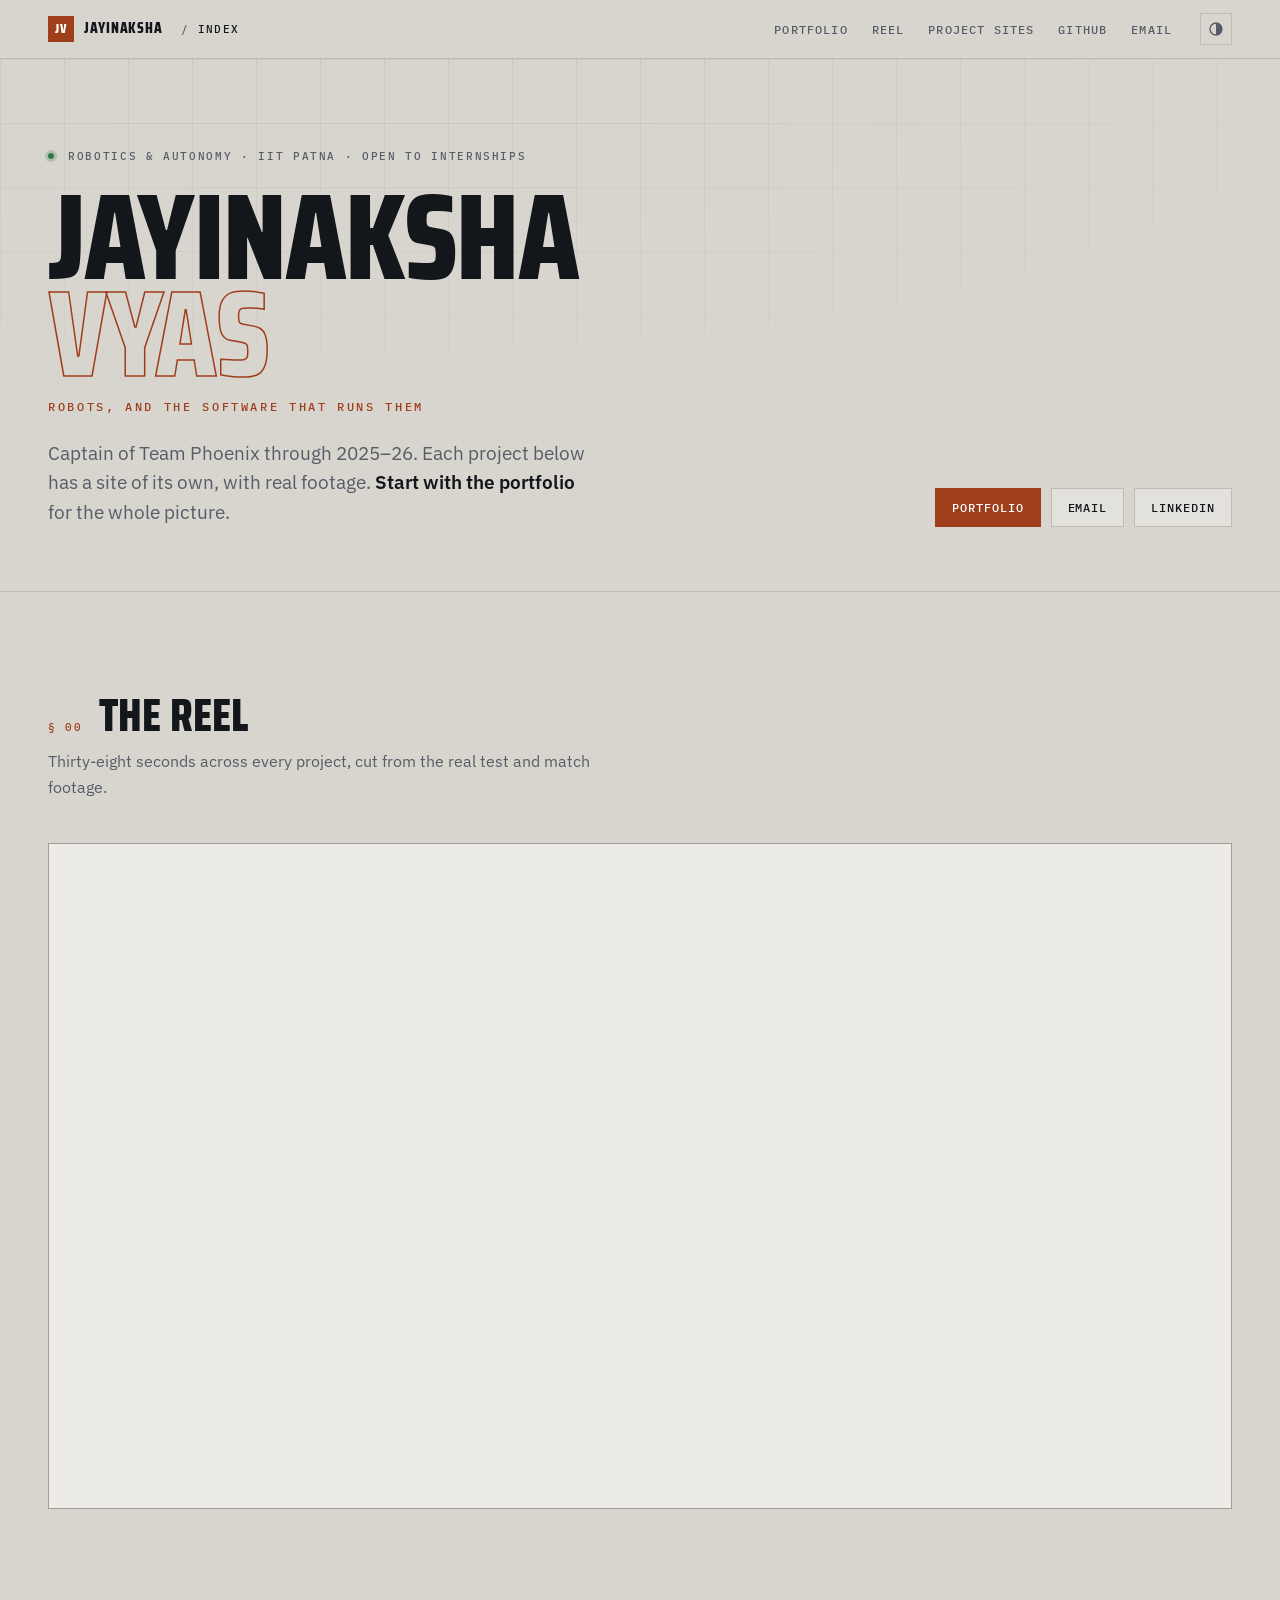
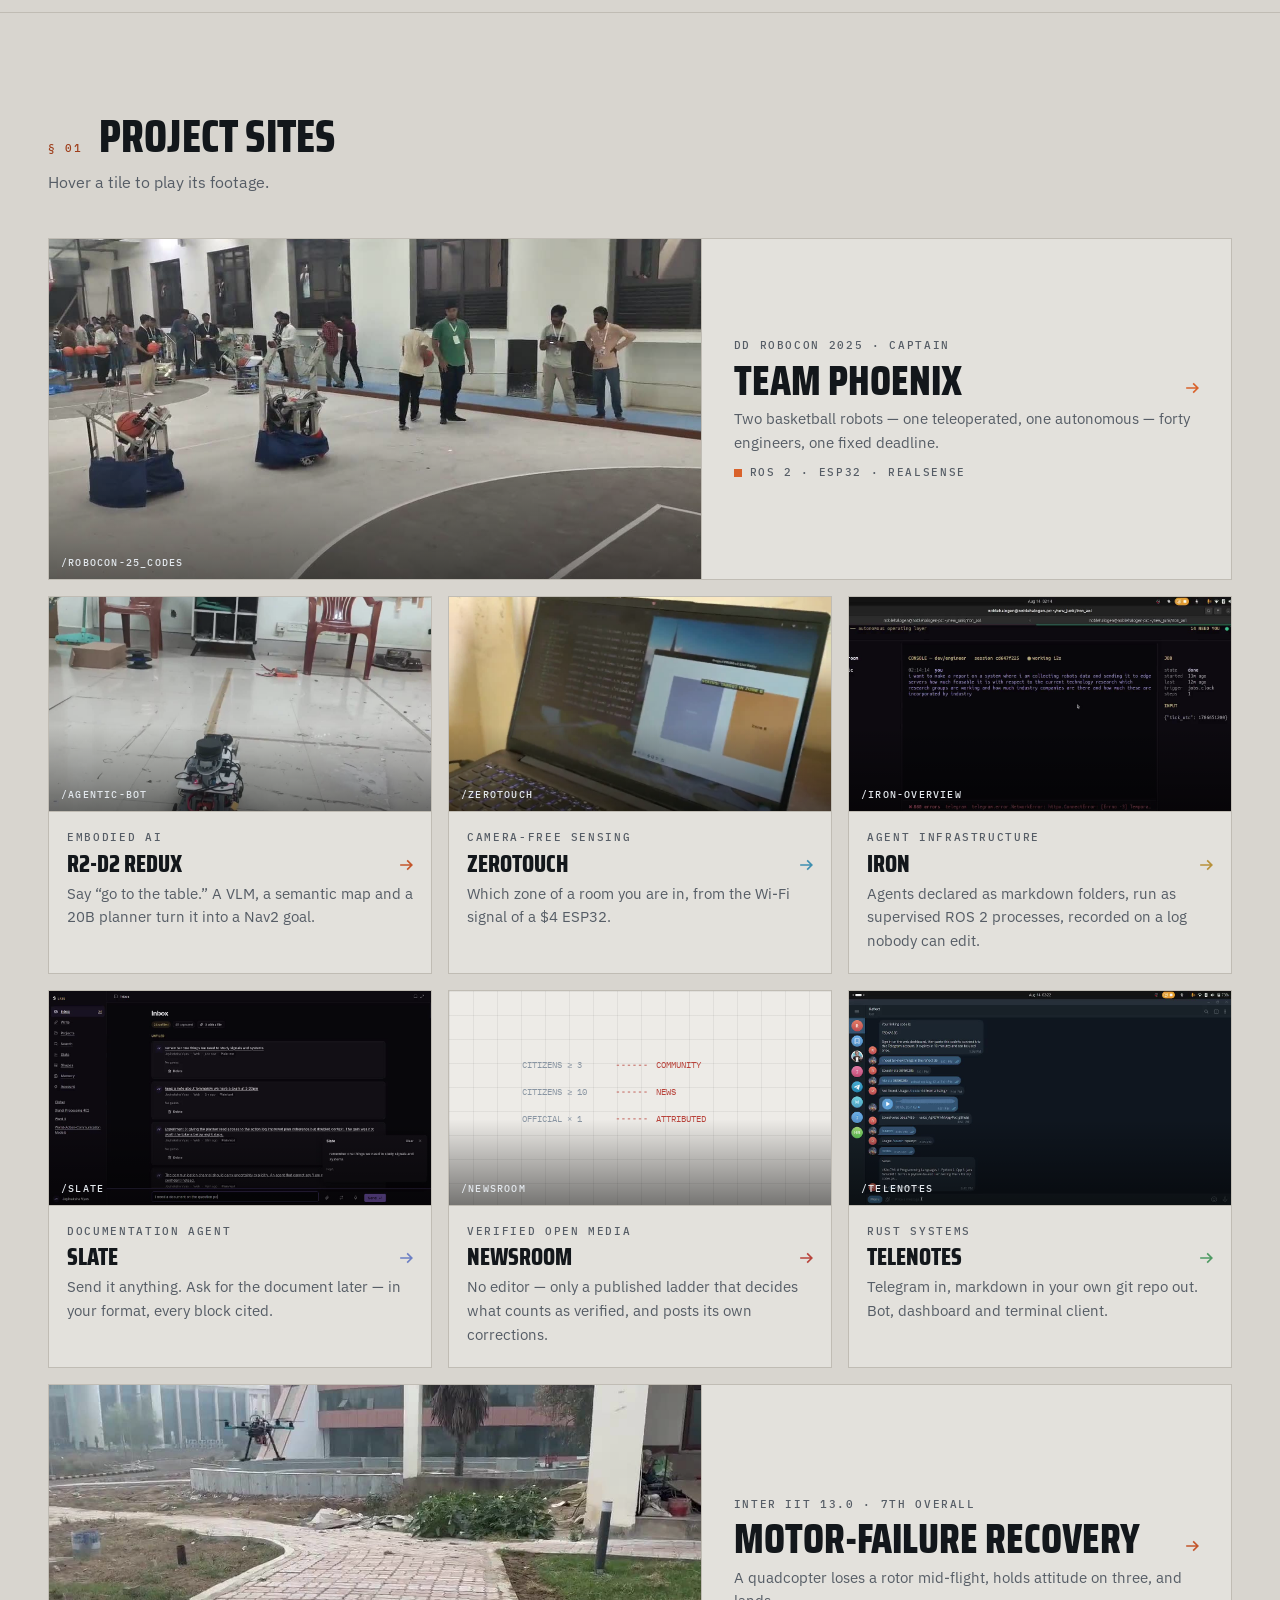
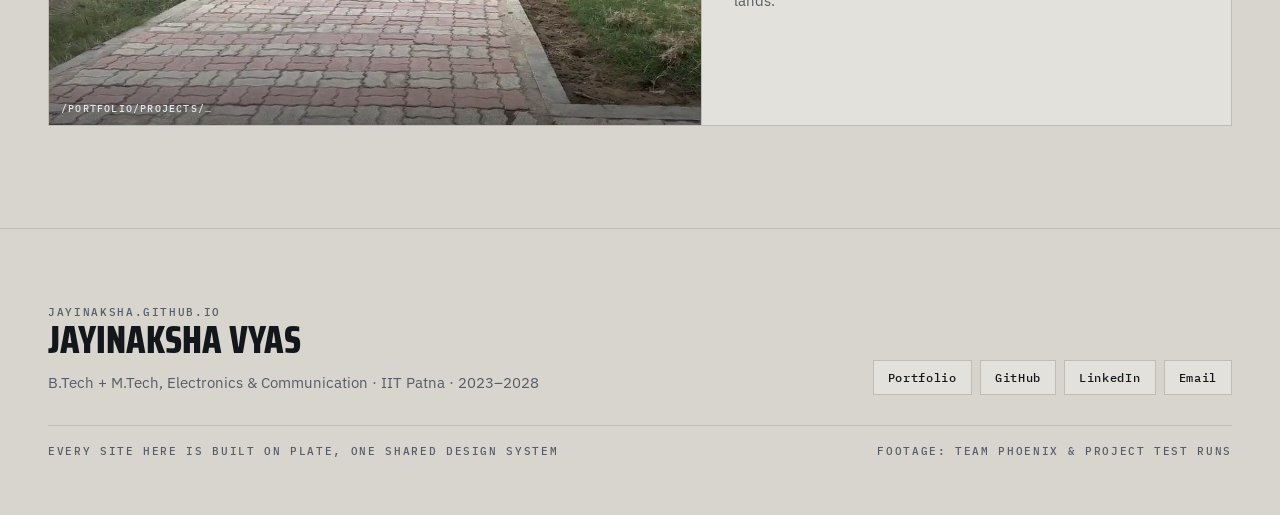
==== commit 55713fd7: "Add the cross-project showreel to the front door Co-Authored-By: Claude Opus 5.5 <noreply@anthropic." ====
--- a/index.html
+++ b/index.html
@@ -22,6 +22,7 @@
 {"@context":"https://schema.org","@type":"Person","name":"Jayinaksha Vyas","url":"https://jayinaksha.github.io/","jobTitle":"Robotics & Autonomy Engineer","alumniOf":{"@type":"CollegeOrUniversity","name":"Indian Institute of Technology Patna"},"sameAs":["https://jayinaksha.github.io/portfolio/","https://github.com/Jayinaksha","https://www.linkedin.com/in/jayinaksha-vyas-974051283"]}
 </script>
 <style>
+#reel .reel::after{display:none}
 .hub-hero .wordmark{font-size:clamp(3rem,10vw,7.6rem)}
 .tiles{display:grid;gap:16px;grid-template-columns:repeat(auto-fill,minmax(min(100%,340px),1fr))}
 .tile{position:relative;display:flex;flex-direction:column;text-decoration:none;color:inherit;background:var(--plate);
@@ -62,7 +63,7 @@
     <span class="bar__crumb">/ <b>index</b></span>
     <button class="bar__tool bar__menu" aria-controls="nav" aria-expanded="false" aria-label="Menu"><svg width="14" height="10" viewBox="0 0 14 10" aria-hidden="true"><path d="M0 1h14M0 5h14M0 9h14" stroke="currentColor" stroke-width="1.4"/></svg></button>
     <nav class="bar__nav" id="nav" aria-label="Primary">
-      <a href="portfolio/">Portfolio</a><a href="#sites">Project sites</a><a href="https://github.com/Jayinaksha">GitHub</a><a href="mailto:jayinaksha_2302cm08@iitp.ac.in">Email</a>
+      <a href="portfolio/">Portfolio</a><a href="#reel">Reel</a><a href="#sites">Project sites</a><a href="https://github.com/Jayinaksha">GitHub</a><a href="mailto:jayinaksha_2302cm08@iitp.ac.in">Email</a>
     </nav>
     <button class="bar__tool" data-theme-toggle aria-label="Switch light or dark"><svg width="14" height="14" viewBox="0 0 14 14" aria-hidden="true"><circle cx="7" cy="7" r="6" fill="none" stroke="currentColor" stroke-width="1.3"/><path d="M7 1a6 6 0 0 1 0 12z" fill="currentColor"/></svg></button>
   </div>
@@ -83,6 +84,20 @@
         <a class="btn" href="https://www.linkedin.com/in/jayinaksha-vyas-974051283">LinkedIn</a>
       </div>
     </div>
+  </div>
+</section>
+
+<section class="sect" id="reel">
+  <div class="shell">
+    <div class="head"><span class="lbl clause">§ 00</span><h2>The reel</h2></div>
+    <p class="head-sub muted">Thirty-eight seconds across every project, cut from the real test and match footage.</p>
+    <figure class="reel-fig" style="margin:0">
+      <div class="reel">
+        <video src="/portfolio/media/showreel.mp4" poster="/portfolio/media/showreel.jpg" muted loop playsinline preload="metadata"
+          aria-label="Showreel: Team Phoenix robots, the shooter in simulation, R2-D2 Redux, a drone flight test, PRISM and Iron."></video>
+        <button class="reel__toggle" aria-label="Play clip">&#9654;</button>
+      </div>
+    </figure>
   </div>
 </section>
 
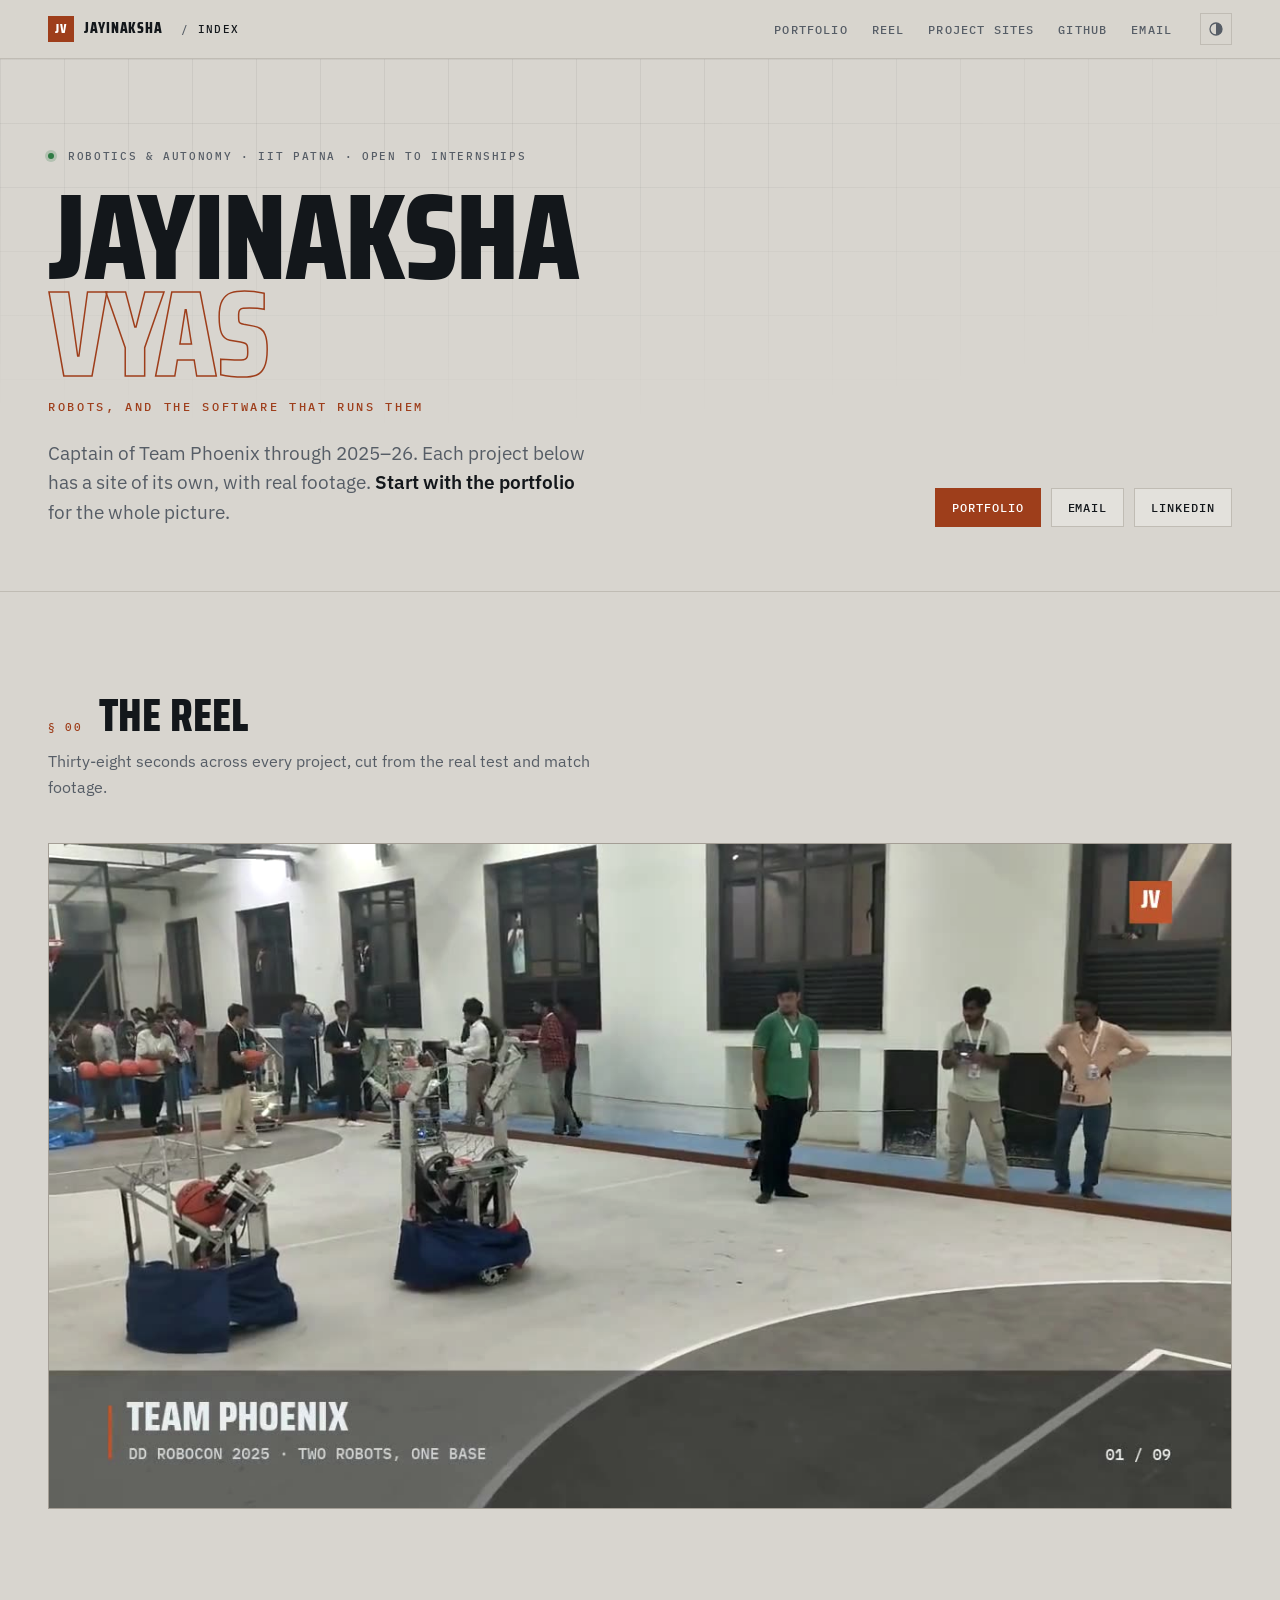
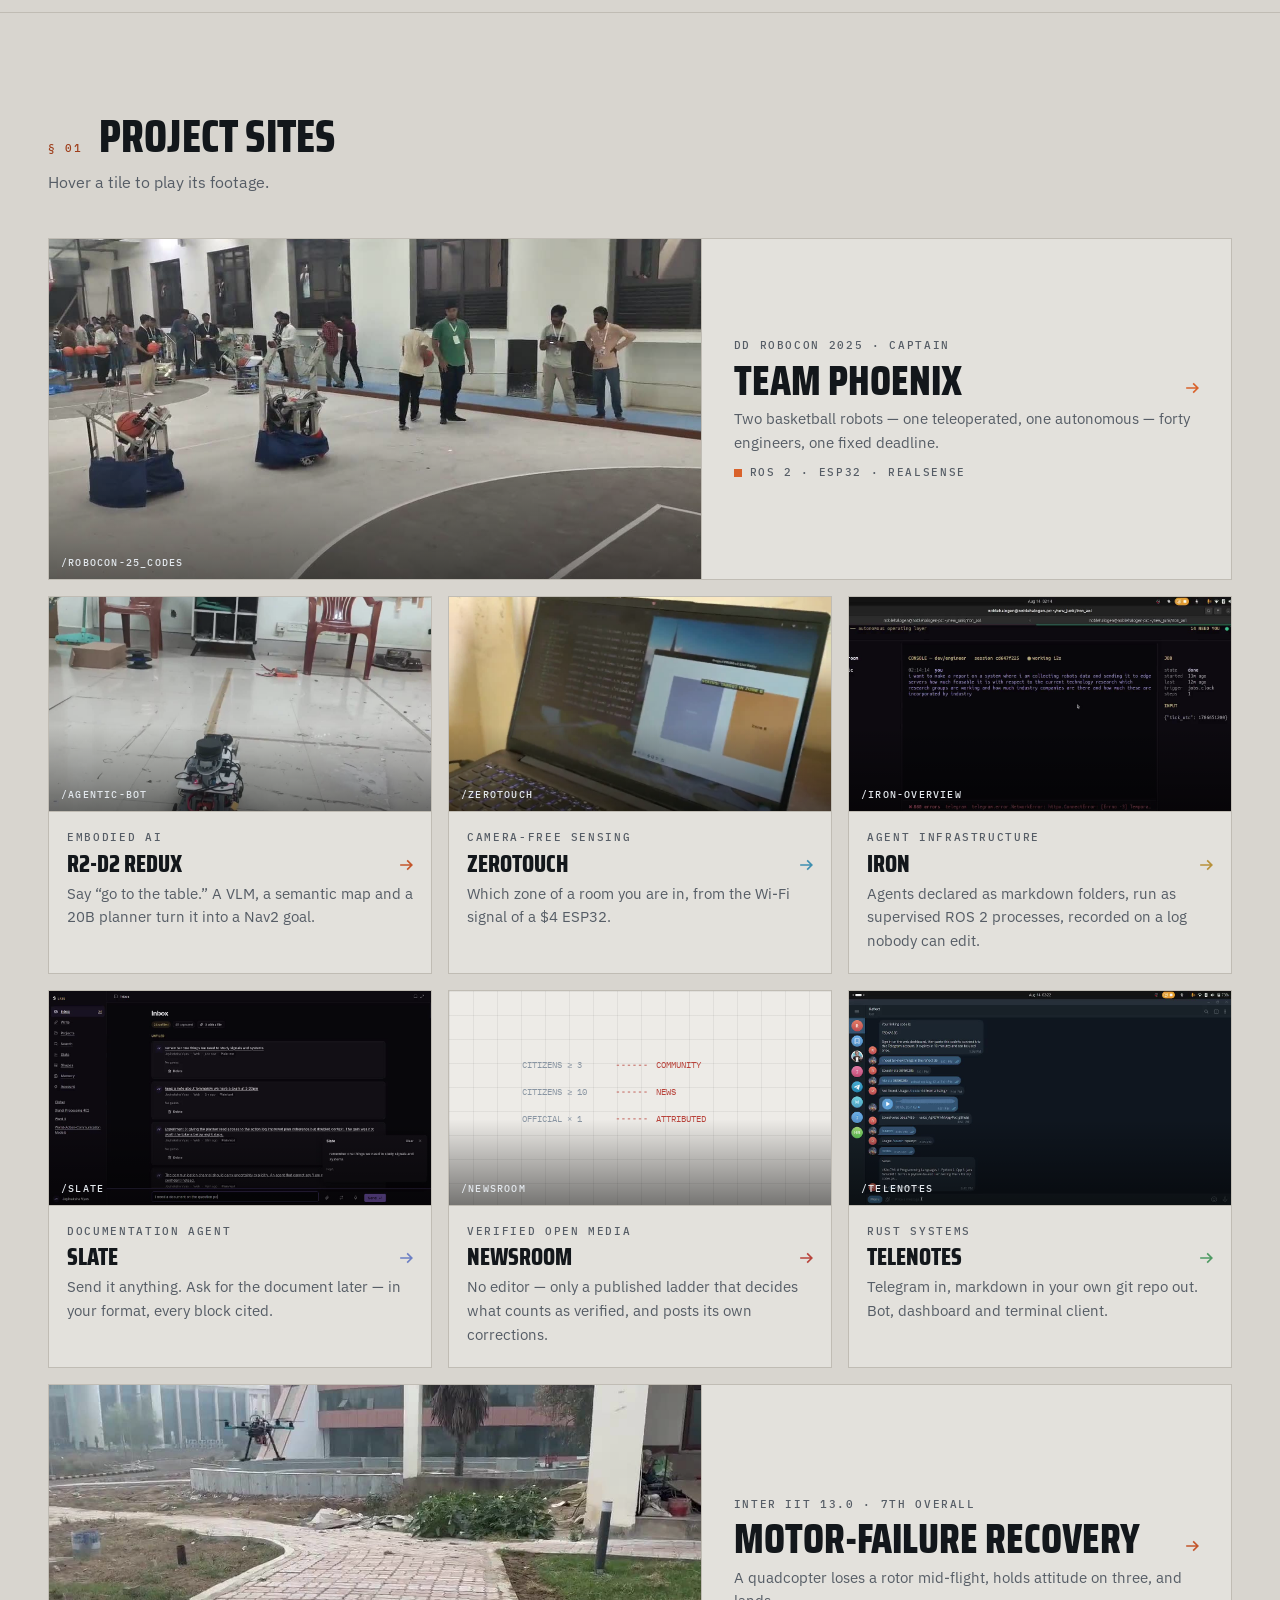
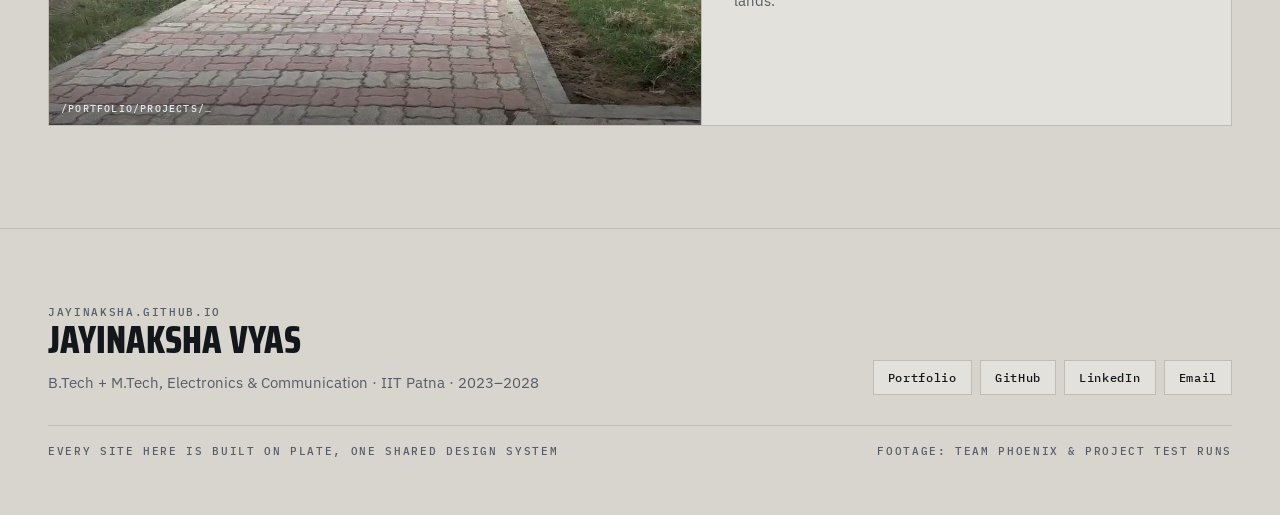
==== commit 16091c0b: "Keep the showreel in this repo rather than loading it from the portfolio Co-Authored-By: Claude Opus" ====
--- a/index.html
+++ b/index.html
@@ -93,7 +93,7 @@
     <p class="head-sub muted">Thirty-eight seconds across every project, cut from the real test and match footage.</p>
     <figure class="reel-fig" style="margin:0">
       <div class="reel">
-        <video src="/portfolio/media/showreel.mp4" poster="/portfolio/media/showreel.jpg" muted loop playsinline preload="metadata"
+        <video src="assets/media/showreel.mp4" poster="assets/media/showreel.jpg" muted loop playsinline preload="metadata"
           aria-label="Showreel: Team Phoenix robots, the shooter in simulation, R2-D2 Redux, a drone flight test, PRISM and Iron."></video>
         <button class="reel__toggle" aria-label="Play clip">&#9654;</button>
       </div>
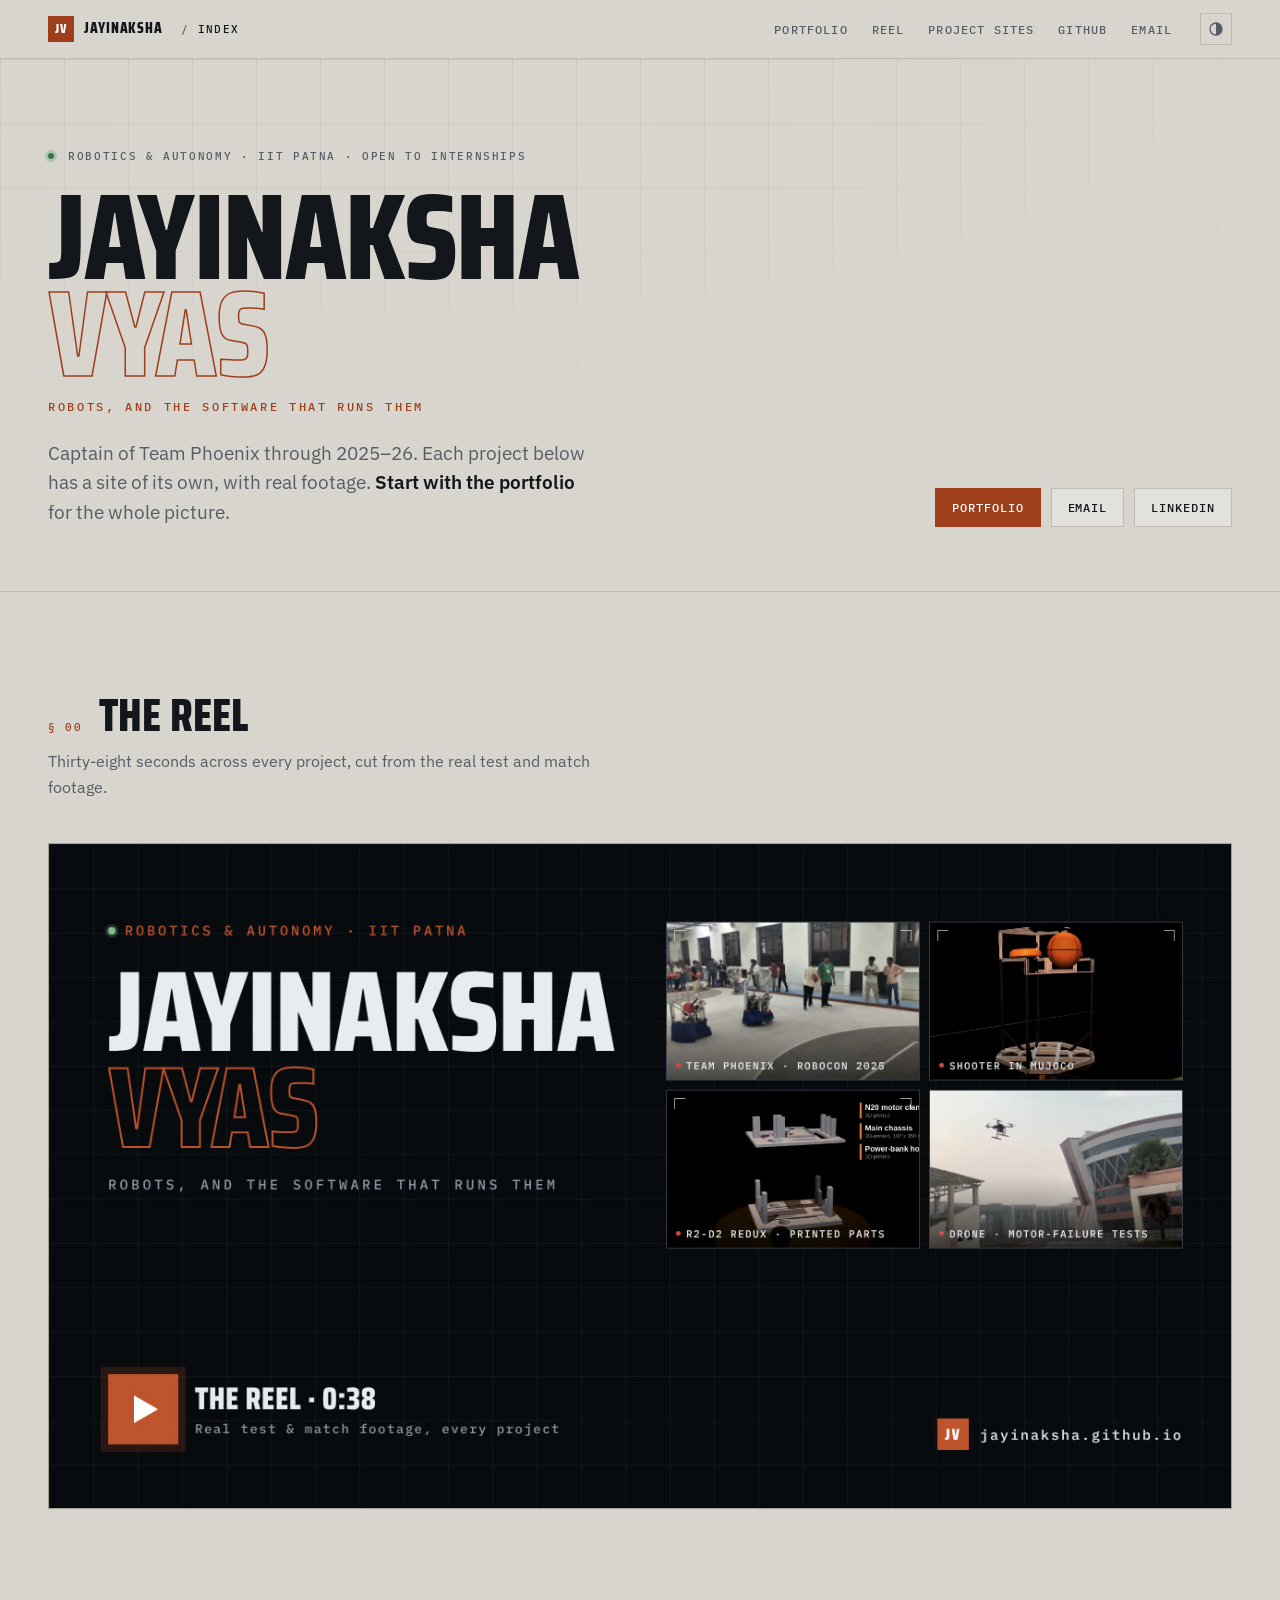
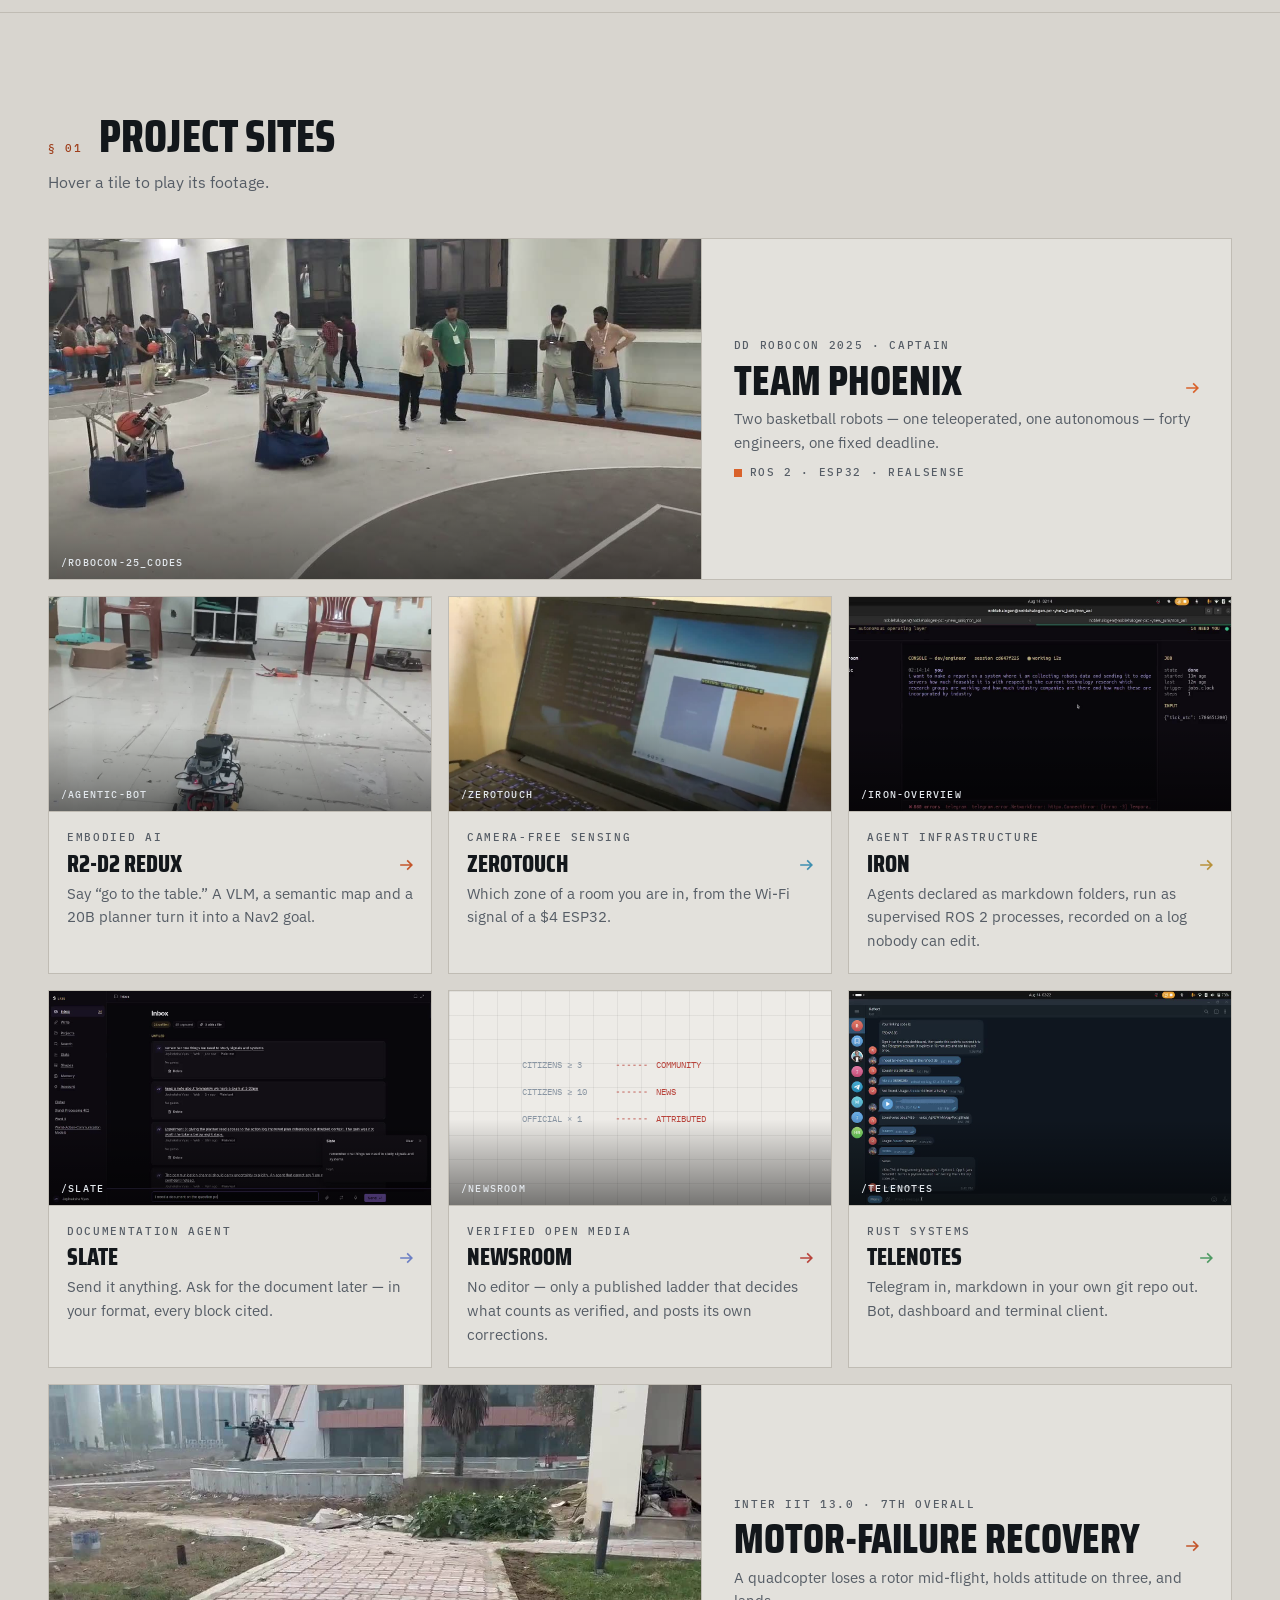
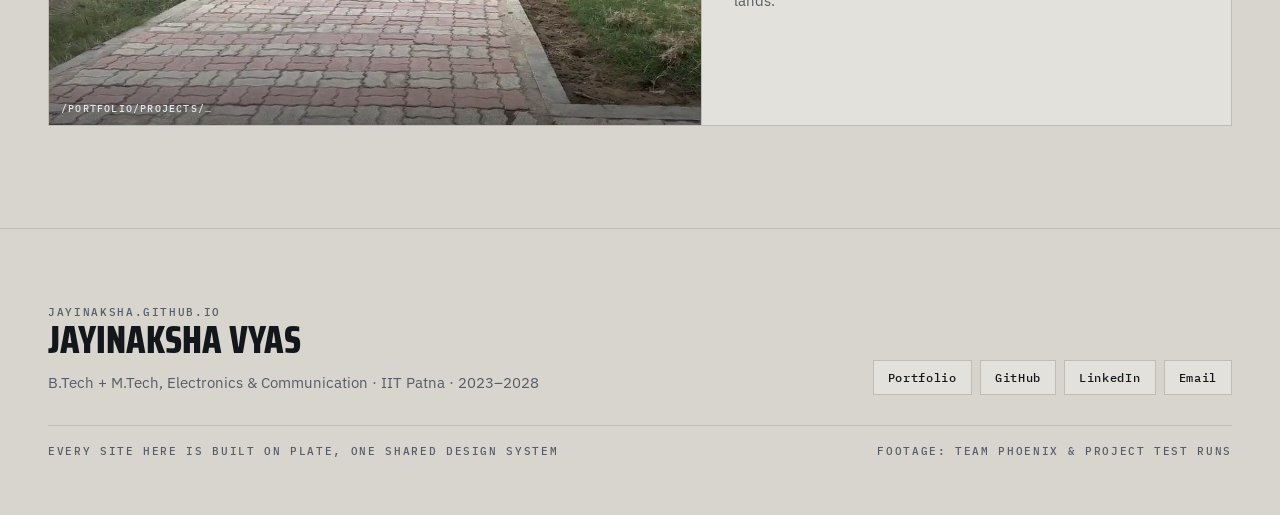
==== commit 6e3d1070: "Give the showreel a designed thumbnail and make it click-to-play Co-Authored-By: Claude Opus 5.5 <no" ====
--- a/index.html
+++ b/index.html
@@ -93,8 +93,9 @@
     <p class="head-sub muted">Thirty-eight seconds across every project, cut from the real test and match footage.</p>
     <figure class="reel-fig" style="margin:0">
       <div class="reel">
-        <video src="assets/media/showreel.mp4" poster="assets/media/showreel.jpg" muted loop playsinline preload="metadata"
+        <video src="assets/media/showreel.mp4" poster="assets/media/showreel.jpg" muted loop playsinline preload="none" data-manual
           aria-label="Showreel: Team Phoenix robots, the shooter in simulation, R2-D2 Redux, a drone flight test, PRISM and Iron."></video>
+        <button class="reel__big" aria-label="Play the 38-second reel"></button>
         <button class="reel__toggle" aria-label="Play clip">&#9654;</button>
       </div>
     </figure>
--- a/assets/plate/plate.css
+++ b/assets/plate/plate.css
@@ -398,3 +398,9 @@
 .row-wrap{display:flex;flex-wrap:wrap;gap:10px 16px;align-items:center}
 .mt-s{margin-top:12px}.mt-m{margin-top:24px}.mt-l{margin-top:40px}
 .hr{border:0;border-top:1px dashed var(--edge);margin:24px 0}
+
+/* a reel that waits for a press: its poster is a designed thumbnail with its
+   own play mark, so the whole frame is the button */
+.reel__big{position:absolute;inset:0;z-index:4;background:none;border:0;cursor:pointer}
+.reel__big:focus-visible{outline:2px solid var(--accent-hi);outline-offset:-4px}
+.reel:has(.reel__big) .reel__toggle{display:none}
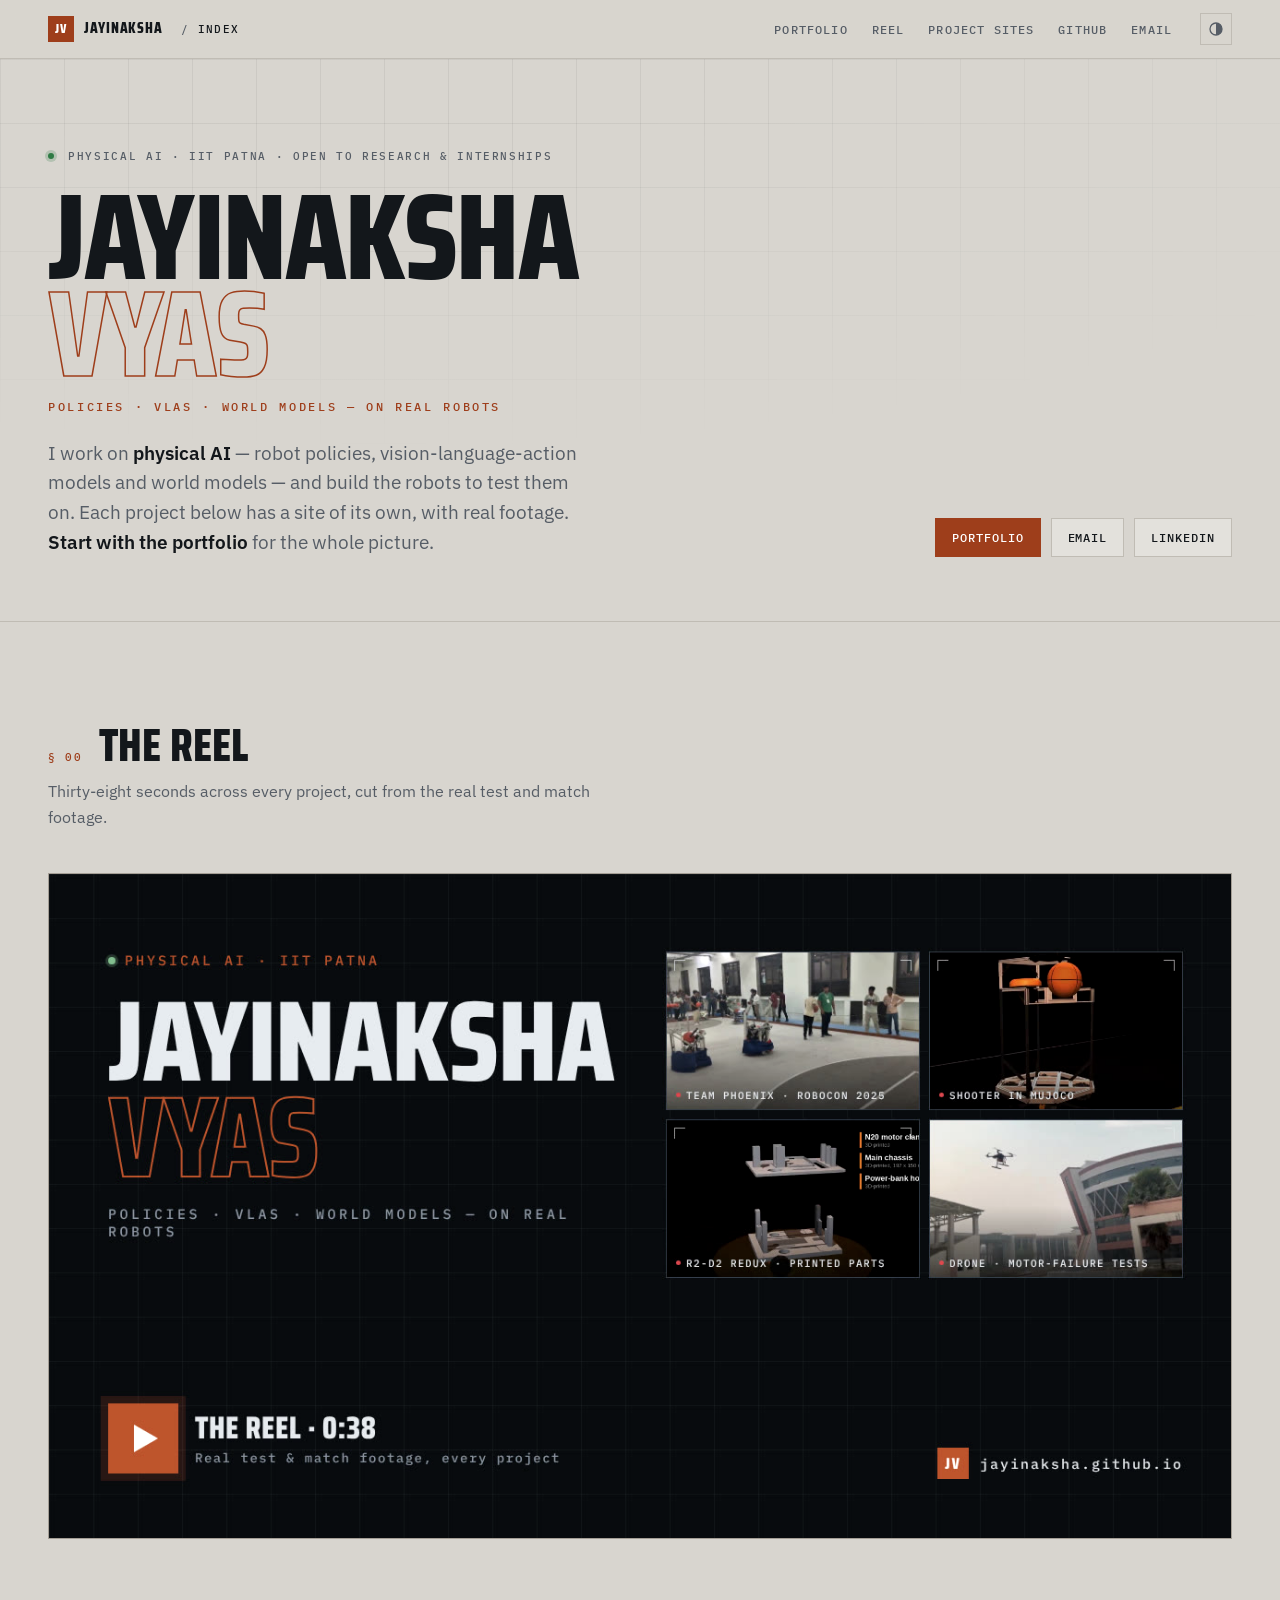
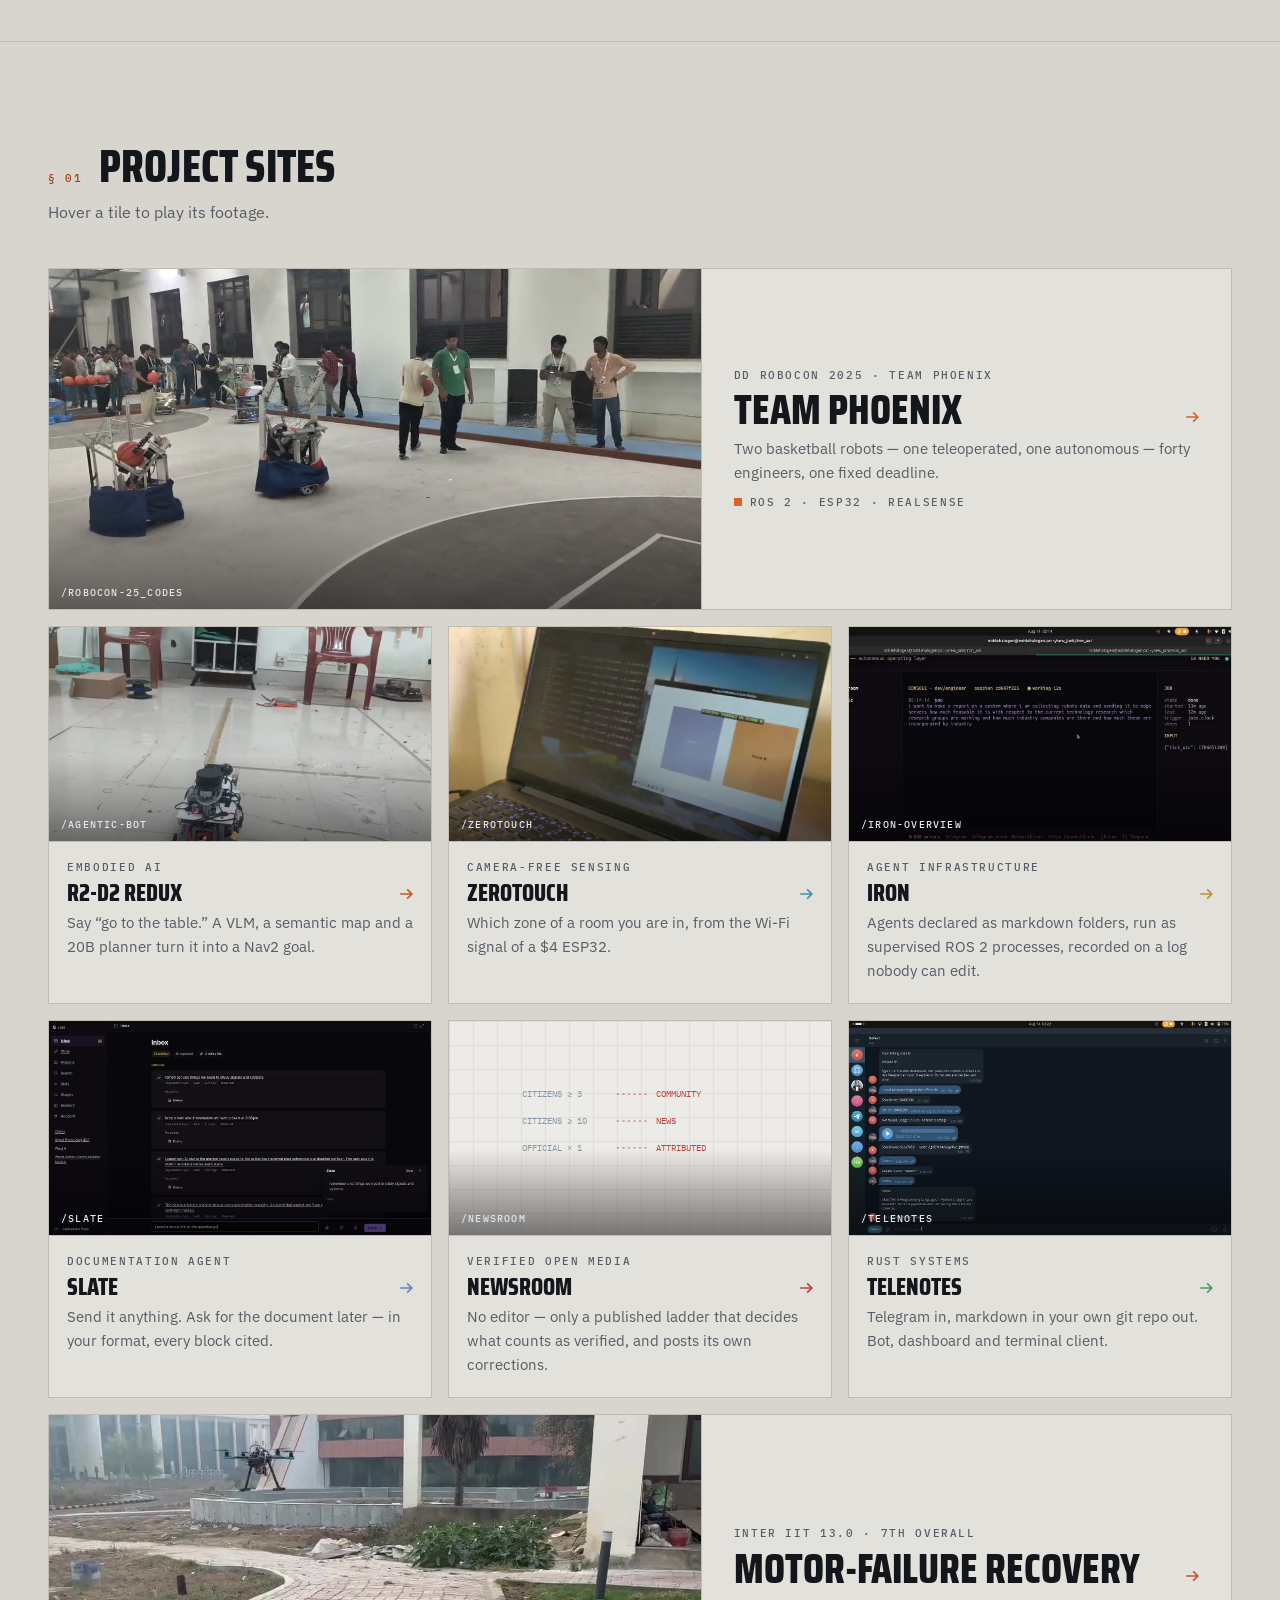
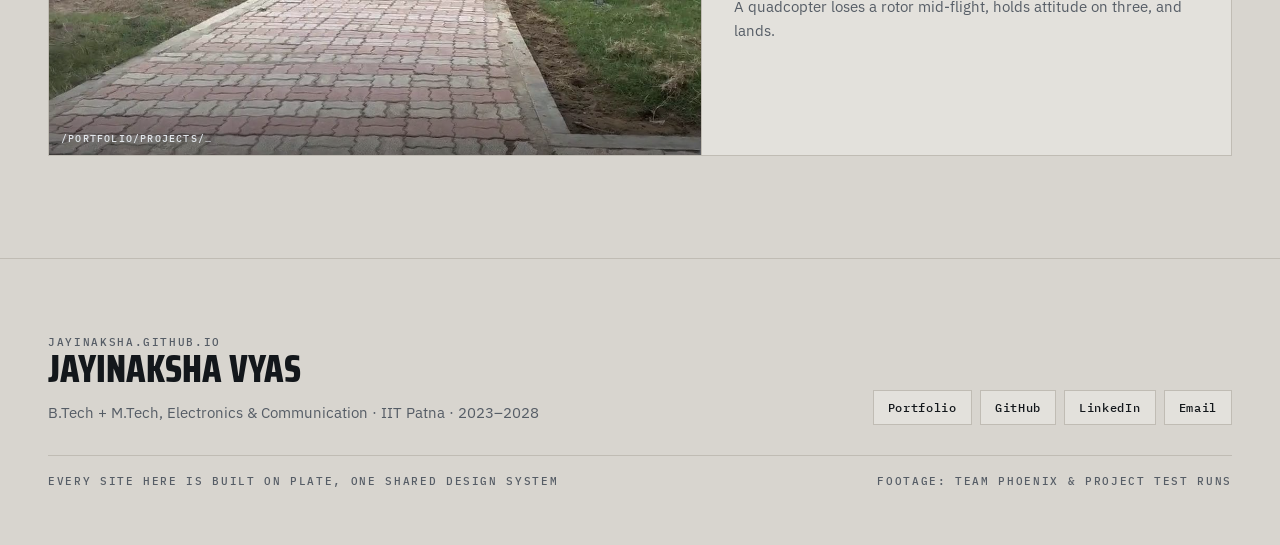
==== commit a2a0cb02: "Reposition around physical AI; drop the captaincy from the intros The introduction now leads with ph" ====
--- a/index.html
+++ b/index.html
@@ -3,11 +3,11 @@
 <head>
 <meta charset="utf-8">
 <meta name="viewport" content="width=device-width,initial-scale=1">
-<title>Jayinaksha Vyas — robots, and the software that runs them</title>
-<meta name="description" content="Every project site by Jayinaksha Vyas, robotics and autonomy engineer at IIT Patna: Team Phoenix at DD Robocon 2025, R2-D2 Redux, ZeroTouch, Iron, telenotes, Slate and Newsroom — with real footage of each.">
+<title>Jayinaksha Vyas — physical AI: policies, VLAs and world models</title>
+<meta name="description" content="Jayinaksha Vyas works on physical AI — robot policies, vision-language-action models and world models — at IIT Patna. Every project site in one place, each with real footage: Team Phoenix at DD Robocon 2025, R2-D2 Redux, ZeroTouch, Iron, telenotes, Slate and Newsroom.">
 <link rel="canonical" href="https://jayinaksha.github.io/">
 <meta property="og:type" content="website">
-<meta property="og:title" content="Jayinaksha Vyas — robots, and the software that runs them">
+<meta property="og:title" content="Jayinaksha Vyas — physical AI: policies, VLAs and world models">
 <meta property="og:description" content="Every project site in one place, each with real footage.">
 <meta property="og:url" content="https://jayinaksha.github.io/">
 <meta property="og:image" content="https://jayinaksha.github.io/assets/og.jpg">
@@ -19,7 +19,7 @@
 <link rel="stylesheet" href="assets/plate/plate.css">
 <script>try{var t=localStorage.getItem("plate-theme");if(t)document.documentElement.dataset.theme=t}catch(e){}</script>
 <script type="application/ld+json">
-{"@context":"https://schema.org","@type":"Person","name":"Jayinaksha Vyas","url":"https://jayinaksha.github.io/","jobTitle":"Robotics & Autonomy Engineer","alumniOf":{"@type":"CollegeOrUniversity","name":"Indian Institute of Technology Patna"},"sameAs":["https://jayinaksha.github.io/portfolio/","https://github.com/Jayinaksha","https://www.linkedin.com/in/jayinaksha-vyas-974051283"]}
+{"@context":"https://schema.org","@type":"Person","name":"Jayinaksha Vyas","url":"https://jayinaksha.github.io/","jobTitle":"Physical AI Engineer","knowsAbout":["Physical AI","Robot Policies","Vision-Language-Action Models","World Models","Robotics","ROS 2"],"alumniOf":{"@type":"CollegeOrUniversity","name":"Indian Institute of Technology Patna"},"sameAs":["https://jayinaksha.github.io/portfolio/","https://github.com/Jayinaksha","https://www.linkedin.com/in/jayinaksha-vyas-974051283"]}
 </script>
 <style>
 #reel .reel::after{display:none}
@@ -72,12 +72,11 @@
 <main id="main">
 <section class="hero hub-hero" data-xhair>
   <div class="shell">
-    <p class="eyebrow"><span class="dot dot--live" aria-hidden="true"></span><span class="lbl">Robotics &amp; autonomy · IIT Patna · open to internships</span></p>
+    <p class="eyebrow"><span class="dot dot--live" aria-hidden="true"></span><span class="lbl">Physical AI · IIT Patna · open to research &amp; internships</span></p>
     <h1 class="wordmark">Jayinaksha<span class="ghost">Vyas</span></h1>
-    <p class="tagline">Robots, and the software that runs them</p>
+    <p class="tagline">Policies · VLAs · world models — on real robots</p>
     <div class="row-wrap mt-m" style="align-items:flex-end;justify-content:space-between;gap:24px">
-      <p class="deck">Captain of Team Phoenix through 2025–26. Each project below has a site of its own, with real
-        footage. <b>Start with the portfolio</b> for the whole picture.</p>
+      <p class="deck">I work on <b>physical AI</b> — robot policies, vision-language-action models and world models — and build the robots to test them on. Each project below has a site of its own, with real footage. <b>Start with the portfolio</b> for the whole picture.</p>
       <div class="btns">
         <a class="btn btn--solid" href="portfolio/">Portfolio</a>
         <a class="btn" href="mailto:jayinaksha_2302cm08@iitp.ac.in">Email</a>
@@ -109,7 +108,7 @@
     <div class="tiles">
       <a class="tile tile--lead" href="Robocon-25_codes/" style="--tile:#D9622B">
         <div class="tile__media"><img src="assets/media/robocon-court.jpg" alt="Team Phoenix robots on the practice court" loading="eager"><video data-src="assets/media/robocon-court.mp4" muted loop playsinline preload="none"></video><span class="tile__path">/Robocon-25_codes</span></div>
-        <div class="tile__body"><span class="lbl">DD Robocon 2025 · Captain</span><p class="tile__t">Team Phoenix <svg class="arrow" viewBox="0 0 12 12" aria-hidden="true"><path d="M1 6h10M7 2l4 4-4 4" fill="none" stroke="currentColor" stroke-width="1.4"/></svg></p><p class="tile__d">Two basketball robots — one teleoperated, one autonomous — forty engineers, one fixed deadline.</p><span class="tile__k"><i></i><span class="lbl">ROS 2 · ESP32 · RealSense</span></span></div>
+        <div class="tile__body"><span class="lbl">DD Robocon 2025 · Team Phoenix</span><p class="tile__t">Team Phoenix <svg class="arrow" viewBox="0 0 12 12" aria-hidden="true"><path d="M1 6h10M7 2l4 4-4 4" fill="none" stroke="currentColor" stroke-width="1.4"/></svg></p><p class="tile__d">Two basketball robots — one teleoperated, one autonomous — forty engineers, one fixed deadline.</p><span class="tile__k"><i></i><span class="lbl">ROS 2 · ESP32 · RealSense</span></span></div>
       </a>
       <a class="tile" href="agentic-bot/" style="--tile:#C4552A">
         <div class="tile__media"><img src="assets/media/r2d2-drive.jpg" alt="R2-D2 Redux driving to a goal" loading="lazy"><video data-src="assets/media/r2d2-drive.mp4" muted loop playsinline preload="none"></video><span class="tile__path">/agentic-bot</span></div>
